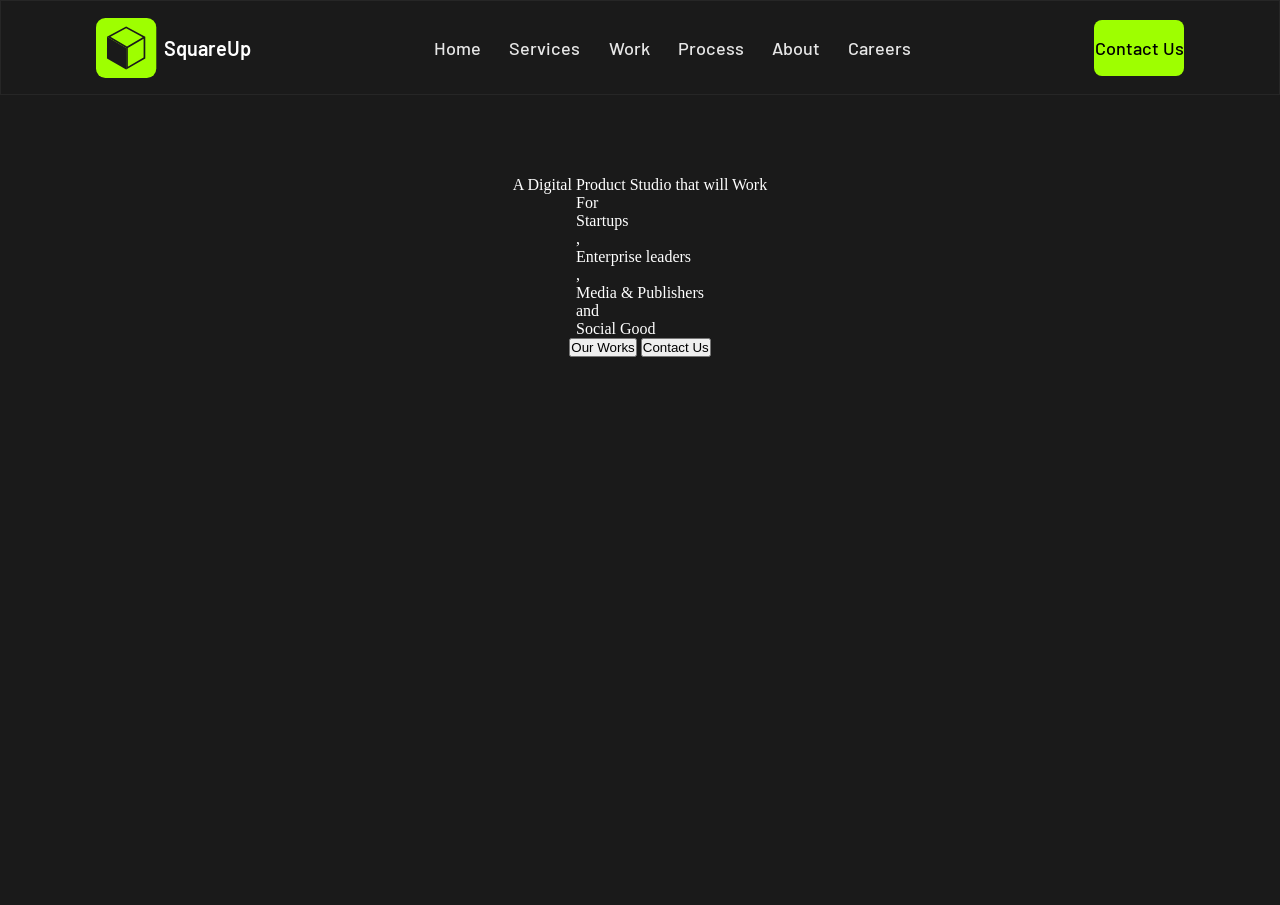
==== Home Page/index.html @ 8864c3e0 "first commit" ====
<!DOCTYPE html>
<html lang="en">
<head>
    <meta charset="UTF-8">
    <meta name="viewport" content="width=device-width, initial-scale=1.0">
    <link rel="stylesheet" href="style.css">
    <title>SquareUp</title>
</head>
<body>
    <header>
        <nav>
            <div class="header_block1">
                <img src="../Home Page/assets/Logo.svg" alt="">
                <p>SquareUp</p>
            </div>
            <div class="header_block2">
                <p>Home</p>
                <p>Services</p>
                <p>Work</p>
                <p>Process</p>
                <p>About</p>
                <p>Careers</p>
            </div>
            <div class="header_block3">
                <button>Contact Us</button>
            </div>
        </nav>
    </header>
    <section class="sect2">
        <div class="sect2_all">
            <div class="sect2_block1">
                <p>A Digital Product Studio that will Work</p>
            </div>
            <div class="sect2_block2_all">
                <div class="sect2_block2_text">
                    <p class="sect2_block2_text1">For</p>
                    <p class="sect2_block2_text2">Startups</p>
                    <p class="sect2_block2_text1">,</p>
                    <p class="sect2_block2_text2">Enterprise leaders</p>
                    <p class="sect2_block2_text1">,</p>
                    <p class="sect2_block2_text2">Media & Publishers</p>
                    <p class="sect2_block2_text1">and</p>
                    <p class="sect2_block2_text2">Social Good</p>
                </div>
            </div>
            <div>
                <button>Our Works</button>
                <button>Contact Us</button>
            </div>
        </div>
    </section>
</body>
</html>
---- Home Page/style.css ----
@import url("https://fonts.googleapis.com/css2?family=Barlow:ital,wght@0,100;0,200;0,300;0,400;0,500;0,600;0,700;0,800;0,900;1,100;1,200;1,300;1,400;1,500;1,600;1,700;1,800;1,900&display=swap");
* {
  margin: 0;
  padding: 0;
  box-sizing: border-box;
  max-width: 100%;
}

header {
  width: 100vw;
  background-color: #1A1A1A;
  border: 1px solid #262626;
  display: flex;
  align-items: center;
  justify-content: center;
  height: 10.6vh;
}
header nav {
  width: 85vw;
  display: flex;
  flex-direction: row;
  color: white;
  justify-content: space-between;
  align-items: center;
}
header nav .header_block1 {
  display: flex;
  flex-direction: row;
  align-items: center;
  gap: 0.53vw;
}
header nav .header_block1 p {
  font-size: 1.25rem;
  font-weight: 600;
  color: #ffffff;
  font-family: "Barlow", sans-serif;
  font-style: normal;
}
header nav .header_block2 {
  display: flex;
  flex-direction: row;
  align-items: center;
  gap: 2.2vw;
}
header nav .header_block2 p {
  font-size: 1.13rem;
  font-weight: 500;
  color: #E6E6E6;
  font-family: "Barlow", sans-serif;
  font-style: normal;
}
header nav .header_block3 {
  display: flex;
  flex-direction: row;
  align-items: center;
}
header nav .header_block3 button {
  font-size: 1.13rem;
  font-weight: 500;
  font-family: "Barlow", sans-serif;
  font-style: normal;
  width: 7vw;
  height: 6.25vh;
  border-radius: 8px;
  background-color: #9EFF00;
  border: none;
  cursor: pointer;
}

.sect2 {
  width: 100vw;
  height: 90vh;
  background-color: #1A1A1A;
  display: flex;
  color: white;
  align-items: center;
  justify-content: center;
}
.sect2 .sect2_all {
  width: 85vw;
  height: 80%;
  display: flex;
  flex-direction: column;
  align-items: center;
}/*# sourceMappingURL=style.css.map */
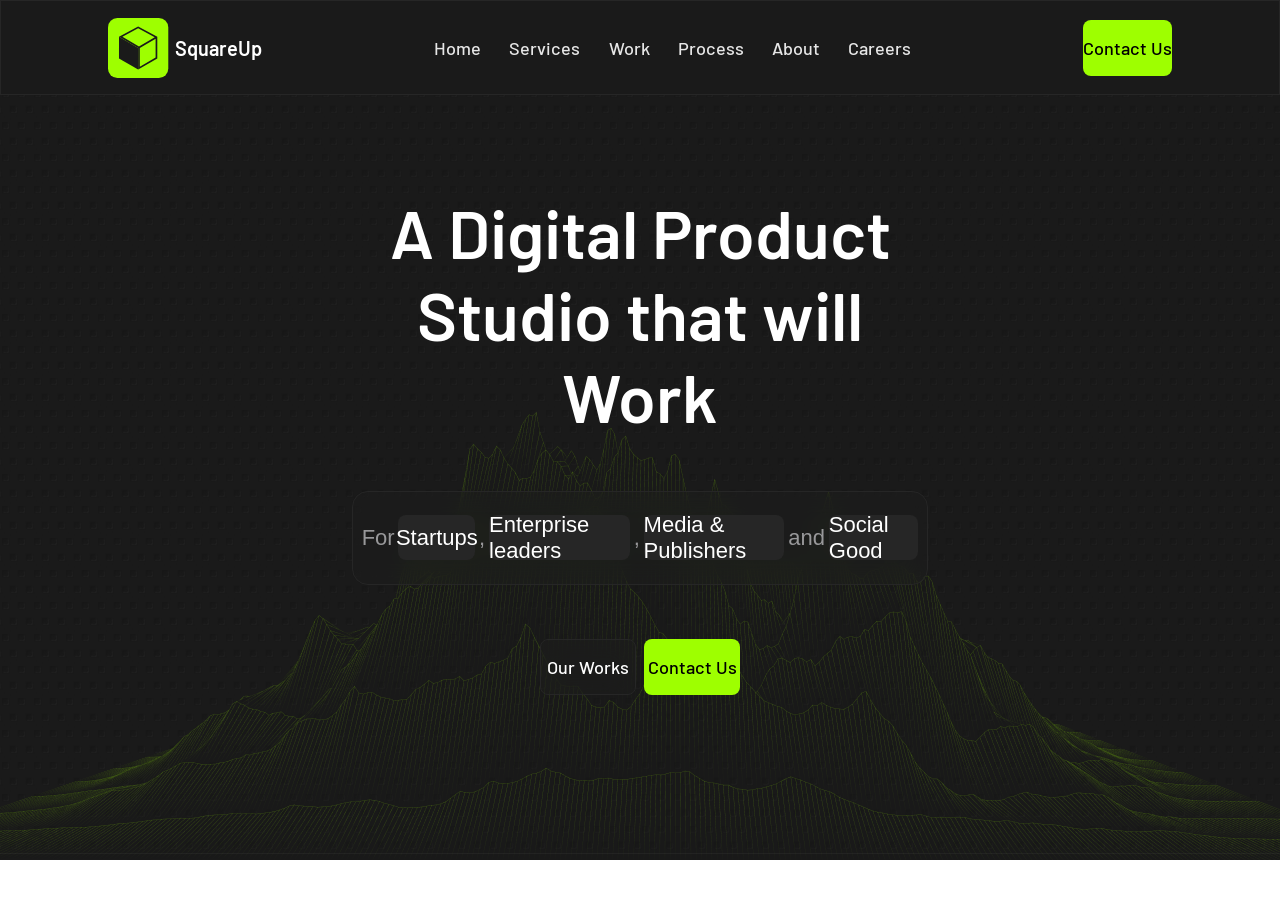
==== commit d28fe987: "sdasd" ====
--- a/Home Page/index.html
+++ b/Home Page/index.html
@@ -36,16 +36,16 @@
                     <p class="sect2_block2_text1">For</p>
                     <p class="sect2_block2_text2">Startups</p>
                     <p class="sect2_block2_text1">,</p>
-                    <p class="sect2_block2_text2">Enterprise leaders</p>
+                    <p class="sect2_block2_text3">Enterprise leaders</p>
                     <p class="sect2_block2_text1">,</p>
-                    <p class="sect2_block2_text2">Media & Publishers</p>
+                    <p class="sect2_block2_text4">Media & Publishers</p>
                     <p class="sect2_block2_text1">and</p>
-                    <p class="sect2_block2_text2">Social Good</p>
+                    <p class="sect2_block2_text5">Social Good</p>
                 </div>
             </div>
-            <div>
-                <button>Our Works</button>
-                <button>Contact Us</button>
+            <div class="sect2_block3">
+                <button class="sect2_block3_button1">Our Works</button>
+                <button class="sect2_block3_button2">Contact Us</button>
             </div>
         </div>
     </section>
--- a/Home Page/style.css
+++ b/Home Page/style.css
@@ -16,7 +16,7 @@
   height: 10.6vh;
 }
 header nav {
-  width: 85vw;
+  width: 83.2vw;
   display: flex;
   flex-direction: row;
   color: white;
@@ -69,17 +69,126 @@
 
 .sect2 {
   width: 100vw;
-  height: 90vh;
+  height: 85vh;
   background-color: #1A1A1A;
   display: flex;
   color: white;
   align-items: center;
   justify-content: center;
+  background-image: url(./assets/Hero\ Section.png);
+  background-position: bottom;
+  background-repeat: no-repeat;
 }
 .sect2 .sect2_all {
+  gap: 6vh;
   width: 85vw;
-  height: 80%;
+  height: 75%;
   display: flex;
   flex-direction: column;
   align-items: center;
+}
+.sect2 .sect2_all .sect2_block1 {
+  font-size: 4.25rem;
+  font-family: "Barlow", sans-serif;
+  font-weight: 600;
+  width: 50%;
+  text-align: center;
+}
+.sect2 .sect2_all .sect2_block2_all {
+  width: 45vw;
+  height: 10.4vh;
+  background-color: rgba(36, 36, 36, 0.2);
+  backdrop-filter: blur(12px);
+  display: flex;
+  align-items: center;
+  justify-content: center;
+  border-radius: 16px;
+  border: 1px rgb(38, 38, 38) solid;
+}
+.sect2 .sect2_all .sect2_block2_all .sect2_block2_text {
+  display: flex;
+  flex-direction: row;
+  align-items: center;
+  gap: 0.3vw;
+}
+.sect2 .sect2_all .sect2_block2_all .sect2_block2_text .sect2_block2_text1 {
+  color: #98989A;
+  font-size: 1.375rem;
+  font-family: "Barlow", sans-serif;
+}
+.sect2 .sect2_all .sect2_block2_all .sect2_block2_text .sect2_block2_text2 {
+  font-size: 1.375rem;
+  font-family: "Barlow", sans-serif;
+  background-color: rgb(38, 38, 38);
+  display: flex;
+  align-items: center;
+  justify-content: center;
+  border-radius: 8px;
+  width: 6vw;
+  height: 5vh;
+}
+.sect2 .sect2_all .sect2_block2_all .sect2_block2_text .sect2_block2_text3 {
+  font-size: 1.375rem;
+  font-family: "Barlow", sans-serif;
+  background-color: rgb(38, 38, 38);
+  display: flex;
+  align-items: center;
+  justify-content: center;
+  border-radius: 8px;
+  width: 11vw;
+  height: 5vh;
+}
+.sect2 .sect2_all .sect2_block2_all .sect2_block2_text .sect2_block2_text4 {
+  font-size: 1.375rem;
+  font-family: "Barlow", sans-serif;
+  background-color: rgb(38, 38, 38);
+  display: flex;
+  align-items: center;
+  justify-content: center;
+  border-radius: 8px;
+  width: 11vw;
+  height: 5vh;
+}
+.sect2 .sect2_all .sect2_block2_all .sect2_block2_text .sect2_block2_text5 {
+  font-size: 1.375rem;
+  font-family: "Barlow", sans-serif;
+  background-color: rgb(38, 38, 38);
+  display: flex;
+  align-items: center;
+  justify-content: center;
+  border-radius: 8px;
+  width: 7vw;
+  height: 5vh;
+}
+.sect2 .sect2_all .sect2_block3 {
+  display: flex;
+  flex-direction: row;
+  gap: 0.7vw;
+}
+.sect2 .sect2_all .sect2_block3 .sect2_block3_button1 {
+  font-size: 1.13rem;
+  font-weight: 500;
+  font-family: "Barlow", sans-serif;
+  font-style: normal;
+  width: 7.5vw;
+  height: 6.25vh;
+  border-radius: 8px;
+  color: #ffffff;
+  border: none;
+  cursor: pointer;
+  background-color: rgba(36, 36, 36, 0.2);
+  backdrop-filter: blur(12px);
+  border: 1px rgb(38, 38, 38) solid;
+}
+.sect2 .sect2_all .sect2_block3 .sect2_block3_button2 {
+  font-size: 1.13rem;
+  font-weight: 500;
+  font-family: "Barlow", sans-serif;
+  font-style: normal;
+  width: 7.5vw;
+  height: 6.25vh;
+  border-radius: 8px;
+  background-color: #9EFF00;
+  border: none;
+  cursor: pointer;
 }/*# sourceMappingURL=style.css.map */
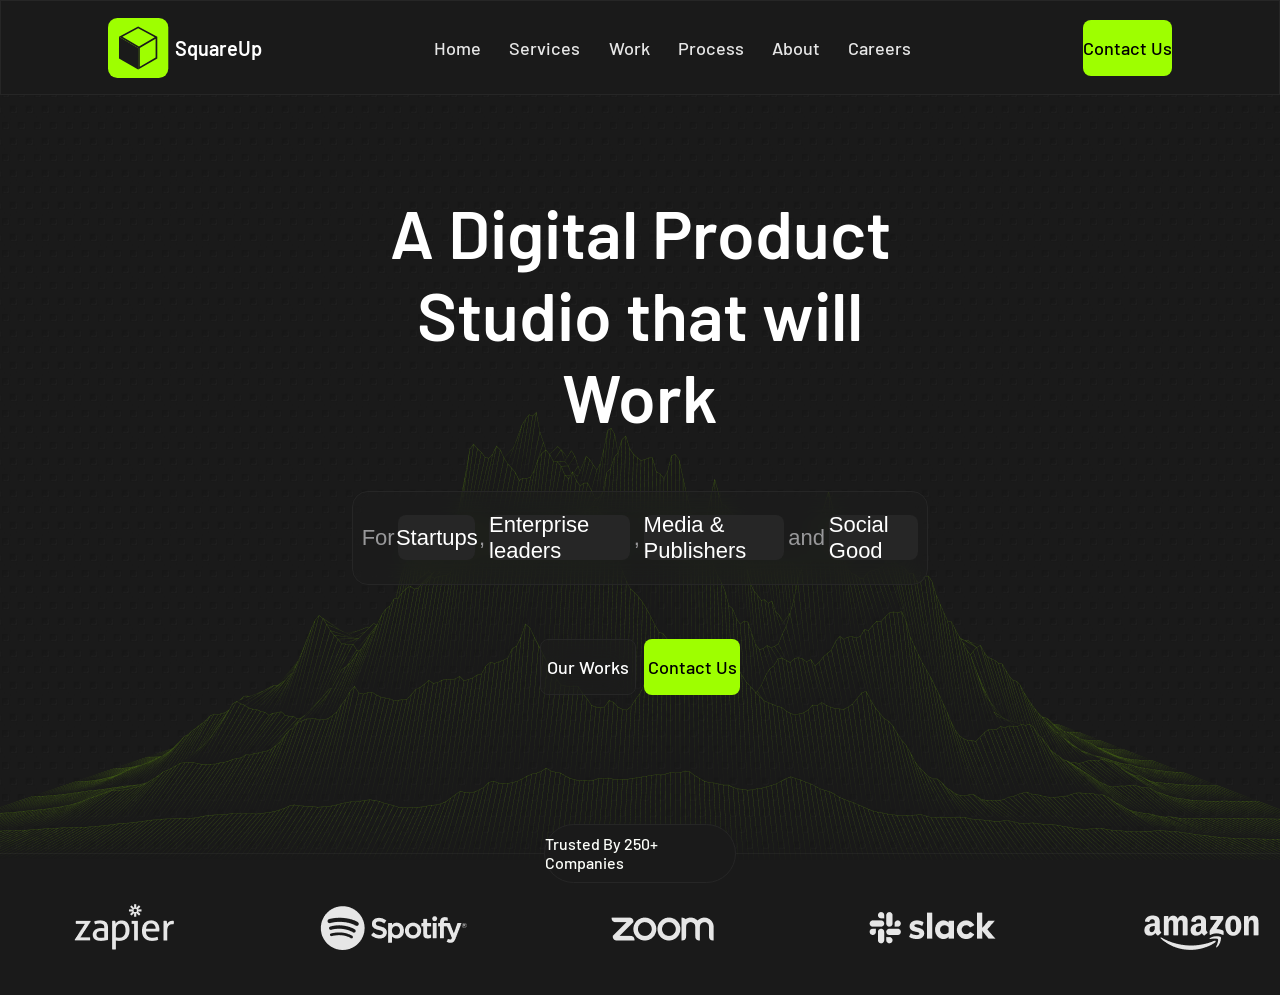
==== commit f16a3a59: "new3" ====
--- a/Home Page/index.html
+++ b/Home Page/index.html
@@ -49,5 +49,20 @@
             </div>
         </div>
     </section>
+    <section class="sect3">
+        <div class="sect3_block_all">
+            <div class="sect3_all">
+                <p class="sect3_block1">Trusted By 250+ Companies</p>
+            </div>
+            <div class="sect3_block2">
+                <img src="../Home Page/assets/Card.png" alt="">
+                <img src="../Home Page/assets/Card (1).png" alt="">
+                <img src="../Home Page/assets/Card (2).png" alt="">
+                <img src="../Home Page/assets/Card (3).png" alt="">
+                <img src="../Home Page/assets/Card (4).png" alt="">
+                <img src="../Home Page/assets/Card (5).png" alt="">
+            </div>
+        </div>
+    </section>
 </body>
 </html>
--- a/Home Page/style.css
+++ b/Home Page/style.css
@@ -191,4 +191,38 @@
   background-color: #9EFF00;
   border: none;
   cursor: pointer;
+}
+
+.sect3 {
+  display: flex;
+  align-items: center;
+  justify-content: center;
+  flex-direction: column;
+  background-color: #1A1A1A;
+  height: 15vh;
+}
+.sect3 .sect3_block_all {
+  display: flex;
+  align-items: center;
+  justify-content: center;
+  flex-direction: column;
+  font-family: "Barlow", sans-serif;
+  color: #FDFFFA;
+  font-weight: 500;
+}
+.sect3 .sect3_block_all .sect3_all {
+  background-color: #1A1A1A;
+  display: flex;
+  align-items: center;
+  justify-content: center;
+  border-radius: 100px;
+  border: 1px rgb(38, 38, 38) solid;
+  position: absolute;
+  bottom: 17px;
+  height: 6.6vh;
+  width: 15vw;
+}
+.sect3 .sect3_block_all .sect3_block2 {
+  display: flex;
+  gap: 1.5vw;
 }/*# sourceMappingURL=style.css.map */
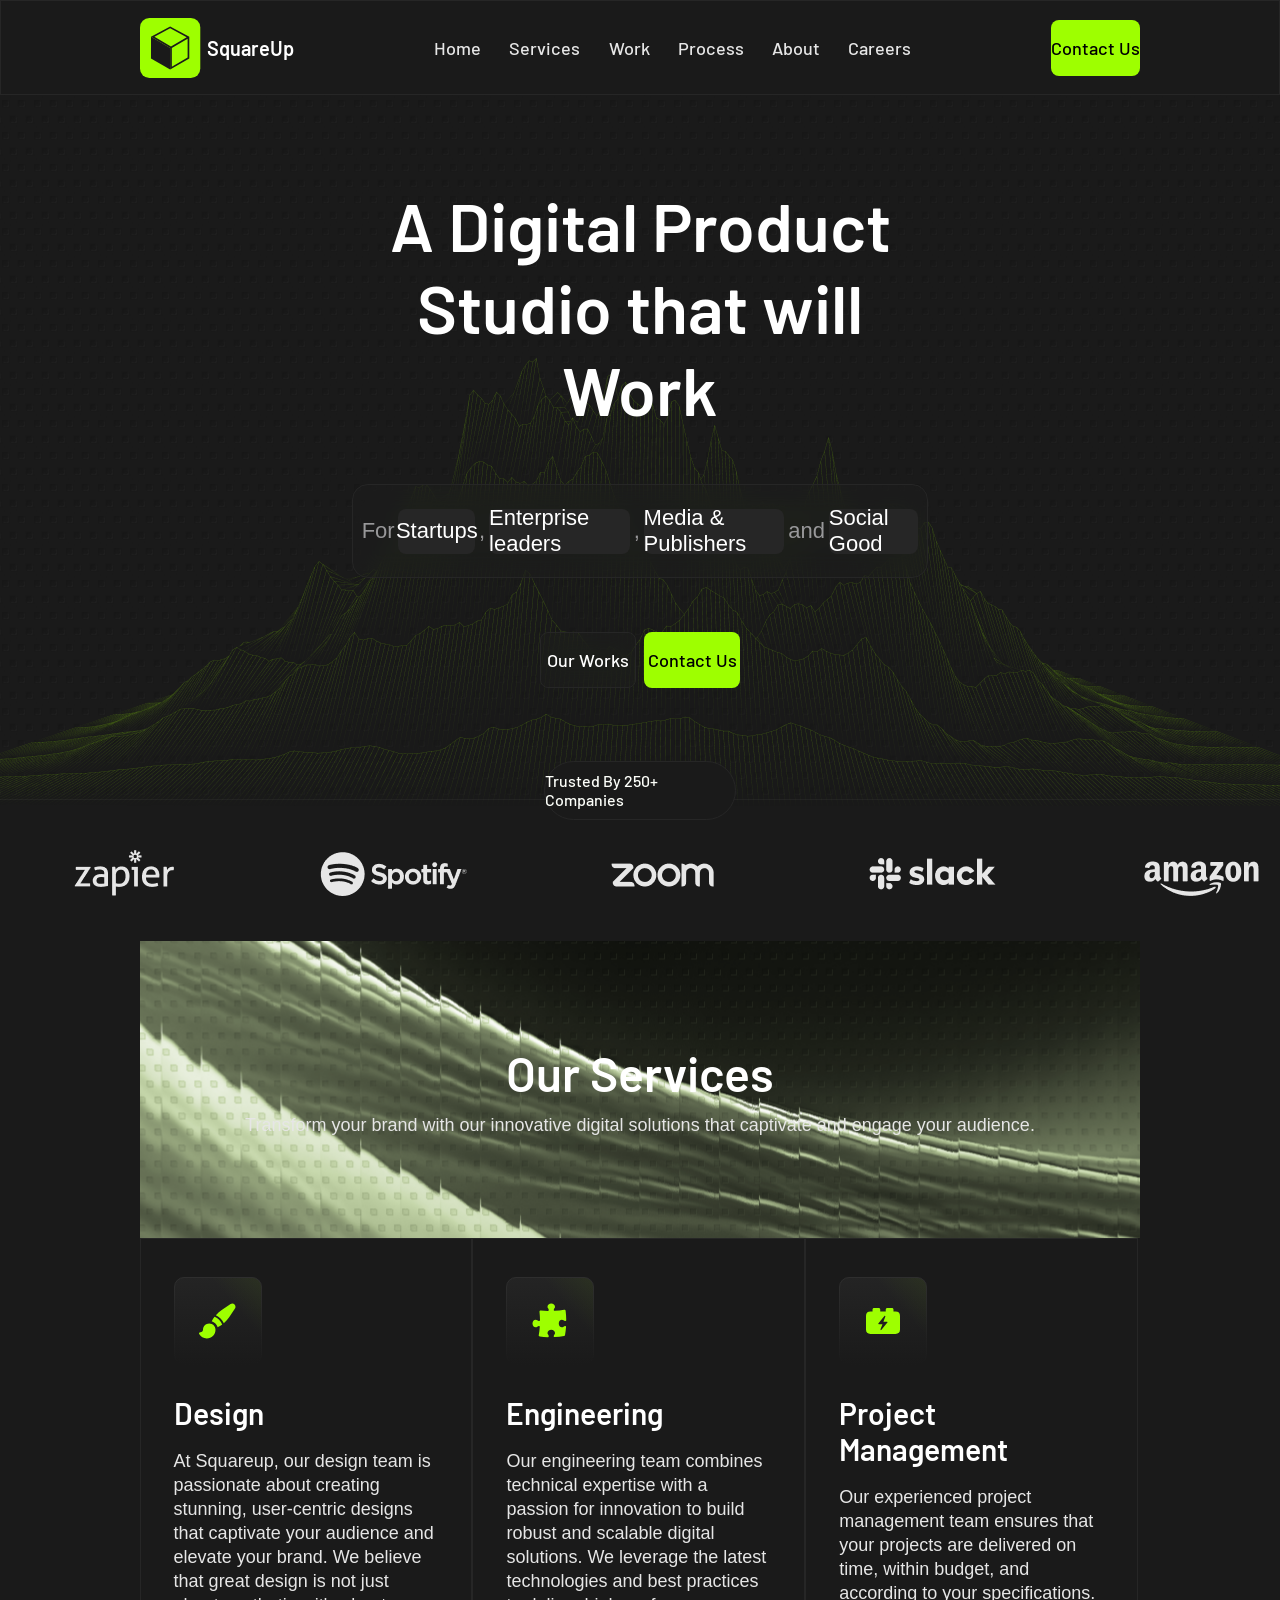
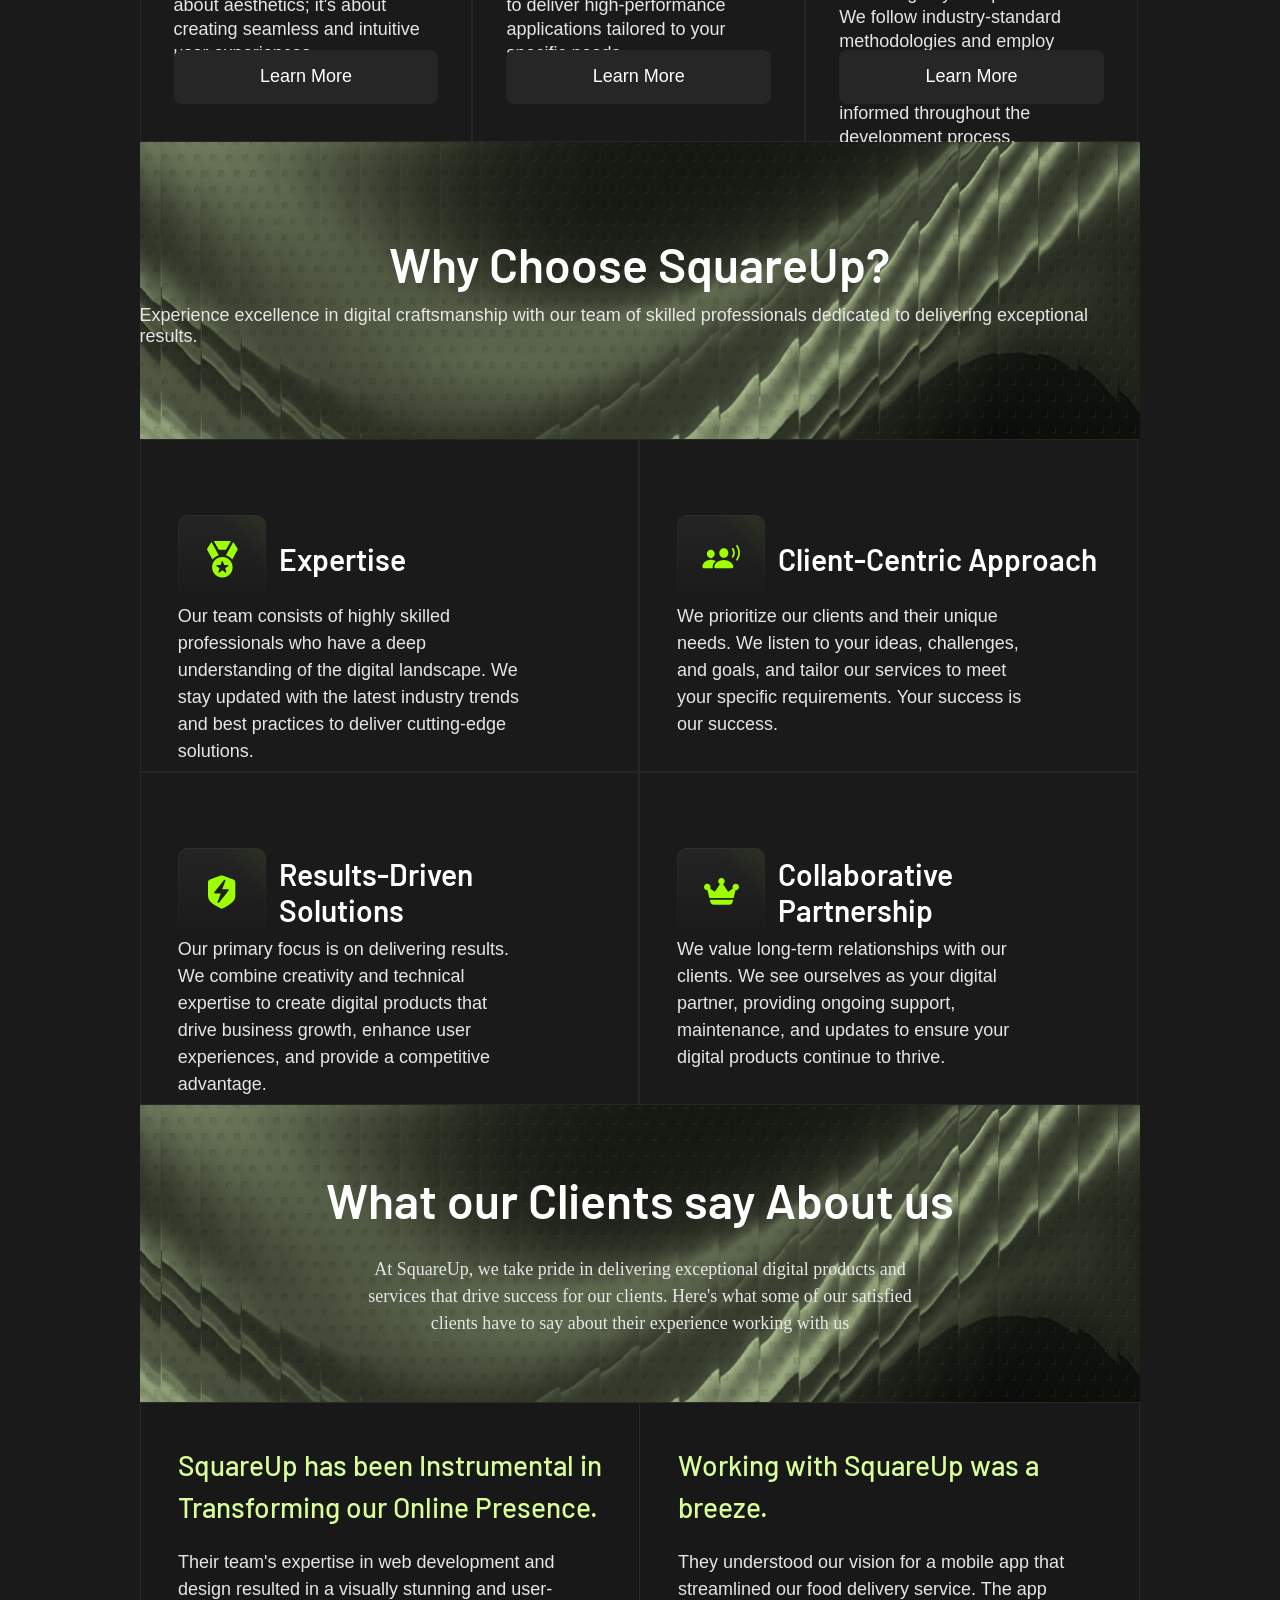
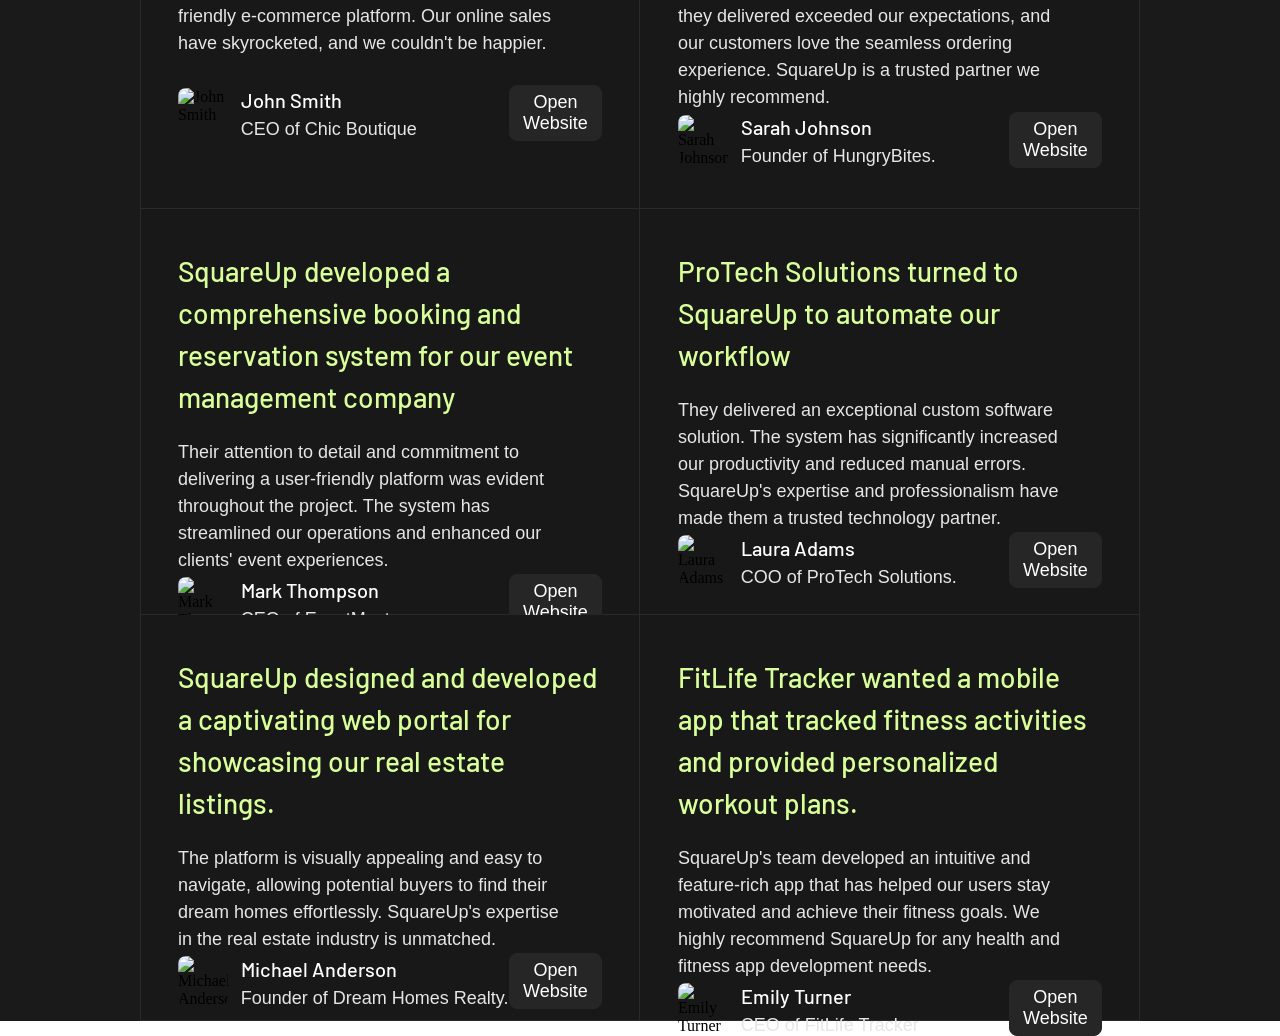
==== commit 12185141: "news1" ====
--- a/Home Page/index.html
+++ b/Home Page/index.html
@@ -64,5 +64,104 @@
             </div>
         </div>
     </section>
+    <section class="sect5">
+        <div class="sect5_all">
+            <div class="sect5_block1">
+                <p class="sect5_block1_p1">Our Services</p>
+                <p class="sect5_block1_p2">Transform your brand with our innovative digital solutions that captivate and engage your audience.</p>
+            </div>
+        </div>
+        <div class="sect5_block2">
+            <div class="sect5_block2_wh">
+                <div class="sect5_card">
+                    <div class="sect5_card_wh">
+                        <img src="../Home Page/assets/sect5_icone1.svg" alt="">
+                        <div class="sec5_card_mid">
+                            <p class="sect5_p1">Design</p>
+                            <p class="sect5_p2">At Squareup, our design team is passionate about creating stunning, user-centric designs that captivate your audience and elevate your brand. We believe that great design is not just about aesthetics; it's about creating seamless and intuitive user experiences.</p>
+                        </div>
+                        <button class="sect5_button">Learn More</button>
+                    </div>
+                </div>
+                <div class="sect5_card">
+                    <div class="sect5_card_wh">
+                        <img src="../Home Page/assets/sect5_icone2.svg" alt="">
+                       <div class="sec5_card_mid">
+                            <p class="sect5_p1">Engineering</p>
+                            <p class="sect5_p2">Our engineering team combines technical expertise with a passion for innovation to build robust and scalable digital solutions. We leverage the latest technologies and best practices to deliver high-performance applications tailored to your specific needs.</p>
+                        </div>
+                        <button class="sect5_button">Learn More</button>
+                    </div>
+                </div>
+                <div class="sect5_card">
+                    <div class="sect5_card_wh">
+                        <img src="../Home Page/assets/sect5_icone3.svg" alt="">
+                        <div class="sec5_card_mid">
+                            <p class="sect5_p1">Project Management</p>
+                            <p class="sect5_p2">Our experienced project management team ensures that your projects are delivered on time, within budget, and according to your specifications. We follow industry-standard methodologies and employ effective communication and collaboration tools to keep you informed throughout the development process.</p>
+                        </div>
+                        <button class="sect5_button">Learn More</button>
+                    </div>
+                </div>
+            </div>
+        </div>
+    </section>
+    <section class="sect6">
+        <div class="sect6_all">
+            <div class="sect6_block1">
+                <p class="sect6_block1_p1">Why Choose SquareUp?</p>
+                <p class="sect6_block1_p2">Experience excellence in digital craftsmanship with our team of skilled professionals dedicated to delivering exceptional results.</p>
+            </div>
+        </div>
+        <div class="sect6_block2">
+            <div class="sect6_block2_wh">
+                <div class="sect6_card">
+                    <div class="sect6_card_wh">
+                        <div class="sect6_card_gap1">
+                            <img src="../Home Page/assets/sect6_icone1.svg" alt="">
+                            <p class="sect6_p1">Expertise</p>
+                        </div>
+                        <p class="sect6_p2">Our team consists of highly skilled professionals who have a deep understanding of the digital landscape. We stay updated with the latest industry trends and best practices to deliver cutting-edge solutions.</p>
+                    </div>
+                </div>
+                <div class="sect6_card">
+                    <div class="sect6_card_wh">
+                        <div class="sect6_card_gap1">
+                            <img src="../Home Page/assets/sect6_icone2.svg" alt="">
+                            <p class="sect6_p1">Client-Centric Approach</p>
+                        </div>
+                        <p class="sect6_p2">We prioritize our clients and their unique needs. We listen to your ideas, challenges, and goals, and tailor our services to meet your specific requirements. Your success is our success.</p>
+                    </div>
+                </div>
+                <div class="sect6_card">
+                    <div class="sect6_card_wh">
+                        <div class="sect6_card_gap1">
+                            <img src="../Home Page/assets/sect6_icone3.svg" alt="">
+                            <p class="sect6_p1">Results-Driven Solutions</p>
+                        </div>
+                        <p class="sect6_p2">Our primary focus is on delivering results. We combine creativity and technical expertise to create digital products that drive business growth, enhance user experiences, and provide a competitive advantage.</p>
+                    </div>
+                </div>
+                <div class="sect6_card">
+                    <div class="sect6_card_wh">
+                        <div class="sect6_card_gap1">
+                            <img src="../Home Page/assets/sect6_icone4.svg" alt="">
+                            <p class="sect6_p1">Collaborative Partnership</p>
+                        </div>
+                        <p class="sect6_p2">We value long-term relationships with our clients. We see ourselves as your digital partner, providing ongoing support, maintenance, and updates to ensure your digital products continue to thrive.</p>
+                    </div>
+                </div>
+            </div>
+        </div>
+    </section>
+    <section class="testimonials_sect">
+        <div class="testimonials_header">
+            <p class="title">What our Clients say About us</p>
+            <p class="subtitle">At SquareUp, we take pride in delivering exceptional digital products and services that drive success for our clients. Here's what some of our satisfied clients have to say about their experience working with us</p>
+        </div>
+        <div class="testimonials_grid" id="testimonials_container">
+            </div>
+    </section>
+    <script src="java.js"></script>
 </body>
 </html>
--- a/Home Page/style.css
+++ b/Home Page/style.css
@@ -16,7 +16,7 @@
   height: 10.6vh;
 }
 header nav {
-  width: 83.2vw;
+  width: 78.2vw;
   display: flex;
   flex-direction: row;
   color: white;
@@ -69,7 +69,7 @@
 
 .sect2 {
   width: 100vw;
-  height: 85vh;
+  height: 79vh;
   background-color: #1A1A1A;
   display: flex;
   color: white;
@@ -218,11 +218,318 @@
   border-radius: 100px;
   border: 1px rgb(38, 38, 38) solid;
   position: absolute;
-  bottom: 17px;
+  bottom: 80px;
   height: 6.6vh;
   width: 15vw;
 }
 .sect3 .sect3_block_all .sect3_block2 {
   display: flex;
   gap: 1.5vw;
+}
+
+.sect5 {
+  width: 100vw;
+  height: 89vh;
+  background-color: #1A1A1A;
+  display: flex;
+  align-items: center;
+  flex-direction: column;
+}
+.sect5 .sect5_all {
+  width: 78.2vw;
+  height: 33vh;
+  background-image: url(./assets/sect4.png);
+  background-position: center;
+  background-repeat: no-repeat;
+  display: flex;
+  flex-direction: column;
+  align-items: center;
+  justify-content: center;
+}
+.sect5 .sect5_all .sect5_block1 {
+  display: flex;
+  align-items: center;
+  flex-direction: column;
+  gap: 1.4vh;
+}
+.sect5 .sect5_all .sect5_block1 .sect5_block1_p1 {
+  font-family: "Barlow", sans-serif;
+  font-size: 3rem;
+  font-weight: 600;
+  color: #ffffff;
+}
+.sect5 .sect5_all .sect5_block1 .sect5_block1_p2 {
+  font-family: "Barlow", sans-serif;
+  font-size: 1.125rem;
+  color: #E6E6E6;
+}
+.sect5 .sect5_block2 {
+  width: 100vw;
+  height: 56vh;
+  display: flex;
+  align-items: center;
+  justify-content: center;
+  flex-direction: row;
+}
+.sect5 .sect5_block2 .sect5_block2_wh {
+  display: flex;
+  flex-direction: row;
+  width: 78.2vw;
+}
+.sect5 .sect5_block2 .sect5_block2_wh .sect5_card {
+  width: 26vw;
+  height: 56vh;
+  align-items: center;
+  justify-content: center;
+  flex-direction: column;
+  display: flex;
+  color: white;
+  border: 1px solid #262626;
+}
+.sect5 .sect5_block2 .sect5_block2_wh .sect5_card .sect5_card_wh {
+  display: flex;
+  flex-direction: column;
+  align-items: start;
+  justify-content: space-between;
+  width: 80%;
+  height: 85%;
+}
+.sect5 .sect5_block2 .sect5_block2_wh .sect5_card .sect5_card_wh .sec5_card_mid {
+  display: flex;
+  flex-direction: column;
+  gap: 2vh;
+  height: 25vh;
+}
+.sect5 .sect5_block2 .sect5_block2_wh .sect5_card .sect5_card_wh .sec5_card_mid .sect5_p1 {
+  font-family: "Barlow", sans-serif;
+  font-size: 1.875rem;
+  font-weight: 600;
+}
+.sect5 .sect5_block2 .sect5_block2_wh .sect5_card .sect5_card_wh .sec5_card_mid .sect5_p2 {
+  font-family: "Barlow", sans-serif;
+  font-size: 1.125rem;
+  line-height: 24px;
+  color: #E6E6E6;
+}
+.sect5 .sect5_block2 .sect5_block2_wh .sect5_card .sect5_card_wh .sect5_button {
+  font-family: "Barlow", sans-serif;
+  font-size: 1.125rem;
+  width: 100%;
+  height: 6vh;
+  color: #ffffff;
+  border: 0;
+  background-color: #262626;
+  border-radius: 8px;
+  cursor: pointer;
+}
+
+.sect6 {
+  width: 100vw;
+  height: 107vh;
+  background-color: #1A1A1A;
+  display: flex;
+  align-items: center;
+  flex-direction: column;
+}
+.sect6 .sect6_all {
+  width: 78.2vw;
+  height: 33vh;
+  background-image: url(./assets/sect6.png);
+  background-position: center;
+  background-repeat: no-repeat;
+  display: flex;
+  flex-direction: column;
+  align-items: center;
+  justify-content: center;
+}
+.sect6 .sect6_all .sect6_block1 {
+  display: flex;
+  align-items: center;
+  flex-direction: column;
+  gap: 1.4vh;
+}
+.sect6 .sect6_all .sect6_block1 .sect6_block1_p1 {
+  font-family: "Barlow", sans-serif;
+  font-size: 3rem;
+  font-weight: 600;
+  color: #ffffff;
+}
+.sect6 .sect6_all .sect6_block1 .sect6_block1_p2 {
+  font-family: "Barlow", sans-serif;
+  font-size: 1.125rem;
+  color: #E6E6E6;
+}
+.sect6 .sect6_block2 {
+  width: 100vw;
+  height: 74vh;
+  display: flex;
+  align-items: center;
+  justify-content: center;
+  flex-direction: row;
+}
+.sect6 .sect6_block2 .sect6_block2_wh {
+  display: flex;
+  flex-direction: row;
+  width: 78.2vw;
+  flex-wrap: wrap;
+}
+.sect6 .sect6_block2 .sect6_block2_wh .sect6_card {
+  width: 39vw;
+  height: 37vh;
+  align-items: center;
+  justify-content: center;
+  flex-direction: column;
+  display: flex;
+  color: white;
+  border: 1px solid #262626;
+}
+.sect6 .sect6_block2 .sect6_block2_wh .sect6_card .sect6_card_wh {
+  display: flex;
+  flex-direction: column;
+  align-items: start;
+  justify-content: space-between;
+  width: 85%;
+  height: 55%;
+}
+.sect6 .sect6_block2 .sect6_block2_wh .sect6_card .sect6_card_wh .sect6_card_gap1 {
+  display: flex;
+  flex-direction: row;
+  align-items: center;
+  gap: 1vw;
+}
+.sect6 .sect6_block2 .sect6_block2_wh .sect6_card .sect6_card_wh .sect6_card_gap1 .sect6_p1 {
+  font-family: "Barlow", sans-serif;
+  font-size: 1.875rem;
+  font-weight: 600;
+}
+.sect6 .sect6_block2 .sect6_block2_wh .sect6_card .sect6_card_wh .sect6_p2 {
+  font-family: "Barlow", sans-serif;
+  font-size: 1.125rem;
+  line-height: 150%;
+  color: #E6E6E6;
+  width: 83%;
+}
+
+.testimonials_sect {
+  width: 100vw;
+  background-color: #1A1A1A;
+  display: flex;
+  flex-direction: column;
+  align-items: center;
+}
+.testimonials_sect .testimonials_header {
+  width: 78.2vw;
+  height: 33vh;
+  display: flex;
+  flex-direction: column;
+  justify-content: center;
+  align-items: center;
+  text-align: center;
+  gap: 3vh;
+  background-image: url(./assets/sect6.png);
+  background-position: center;
+  background-repeat: no-repeat;
+}
+.testimonials_sect .testimonials_header .title {
+  font-family: "Barlow", sans-serif;
+  color: #ffffff;
+  font-size: 3rem;
+  font-weight: 600;
+}
+.testimonials_sect .testimonials_header .subtitle {
+  color: #E6E6E6;
+  font-size: 1.125rem;
+  line-height: 150%;
+  width: 58%;
+}
+.testimonials_sect .testimonials_grid {
+  width: 78.2vw;
+  display: grid;
+  grid-template-columns: 1fr 1fr;
+  background-color: #2a2a2a;
+  gap: 1px;
+  border: 1px solid #2a2a2a;
+}
+.testimonials_sect .testimonials_grid .testi_card {
+  background-color: #181818;
+  height: 45vh;
+  display: flex;
+  justify-content: center;
+  align-items: center;
+}
+.testimonials_sect .testimonials_grid .testi_card .card_inner {
+  width: 85%;
+  height: 80%;
+  display: flex;
+  flex-direction: column;
+  justify-content: space-between;
+}
+.testimonials_sect .testimonials_grid .testi_card .card_inner .text_block {
+  display: flex;
+  flex-direction: column;
+  gap: 2.4vh;
+}
+.testimonials_sect .testimonials_grid .testi_card .card_inner .text_block .testi_title {
+  font-family: "Barlow", sans-serif;
+  color: #D8FF99;
+  font-size: 1.75rem;
+  font-weight: 500;
+  line-height: 150%;
+}
+.testimonials_sect .testimonials_grid .testi_card .card_inner .text_block .testi_text {
+  font-family: "Barlow", sans-serif;
+  color: #E6E6E6;
+  font-size: 1.125rem;
+  line-height: 150%;
+  width: 92%;
+}
+.testimonials_sect .testimonials_grid .testi_card .card_inner .testi_footer {
+  display: flex;
+  justify-content: space-between;
+  align-items: center;
+  height: 15vh;
+}
+.testimonials_sect .testimonials_grid .testi_card .card_inner .testi_footer .user_info {
+  display: flex;
+  align-items: center;
+  gap: 1vw;
+}
+.testimonials_sect .testimonials_grid .testi_card .card_inner .testi_footer .user_info img {
+  width: 50px;
+  height: 50px;
+  border-radius: 8px;
+  -o-object-fit: cover;
+     object-fit: cover;
+}
+.testimonials_sect .testimonials_grid .testi_card .card_inner .testi_footer .user_info .user_details {
+  display: flex;
+  flex-direction: column;
+  justify-content: center;
+  gap: 0.5vh;
+}
+.testimonials_sect .testimonials_grid .testi_card .card_inner .testi_footer .user_info .user_details .user_name {
+  font-family: "Barlow", sans-serif;
+  color: #ffffff;
+  font-size: 1.25rem;
+  font-weight: 500;
+  line-height: 150%;
+}
+.testimonials_sect .testimonials_grid .testi_card .card_inner .testi_footer .user_info .user_details .user_role {
+  font-family: "Barlow", sans-serif;
+  font-size: 1.125rem;
+  color: #E6E6E6;
+}
+.testimonials_sect .testimonials_grid .testi_card .card_inner .testi_footer .open_btn {
+  background-color: #262626;
+  color: #ffffff;
+  border: 1px solid #262626;
+  border-radius: 8px;
+  width: 7.29vw;
+  height: 6.2vh;
+  font-size: 1.125rem;
+  font-weight: 500;
+  cursor: pointer;
+  display: flex;
+  justify-content: center;
+  align-items: center;
 }/*# sourceMappingURL=style.css.map */
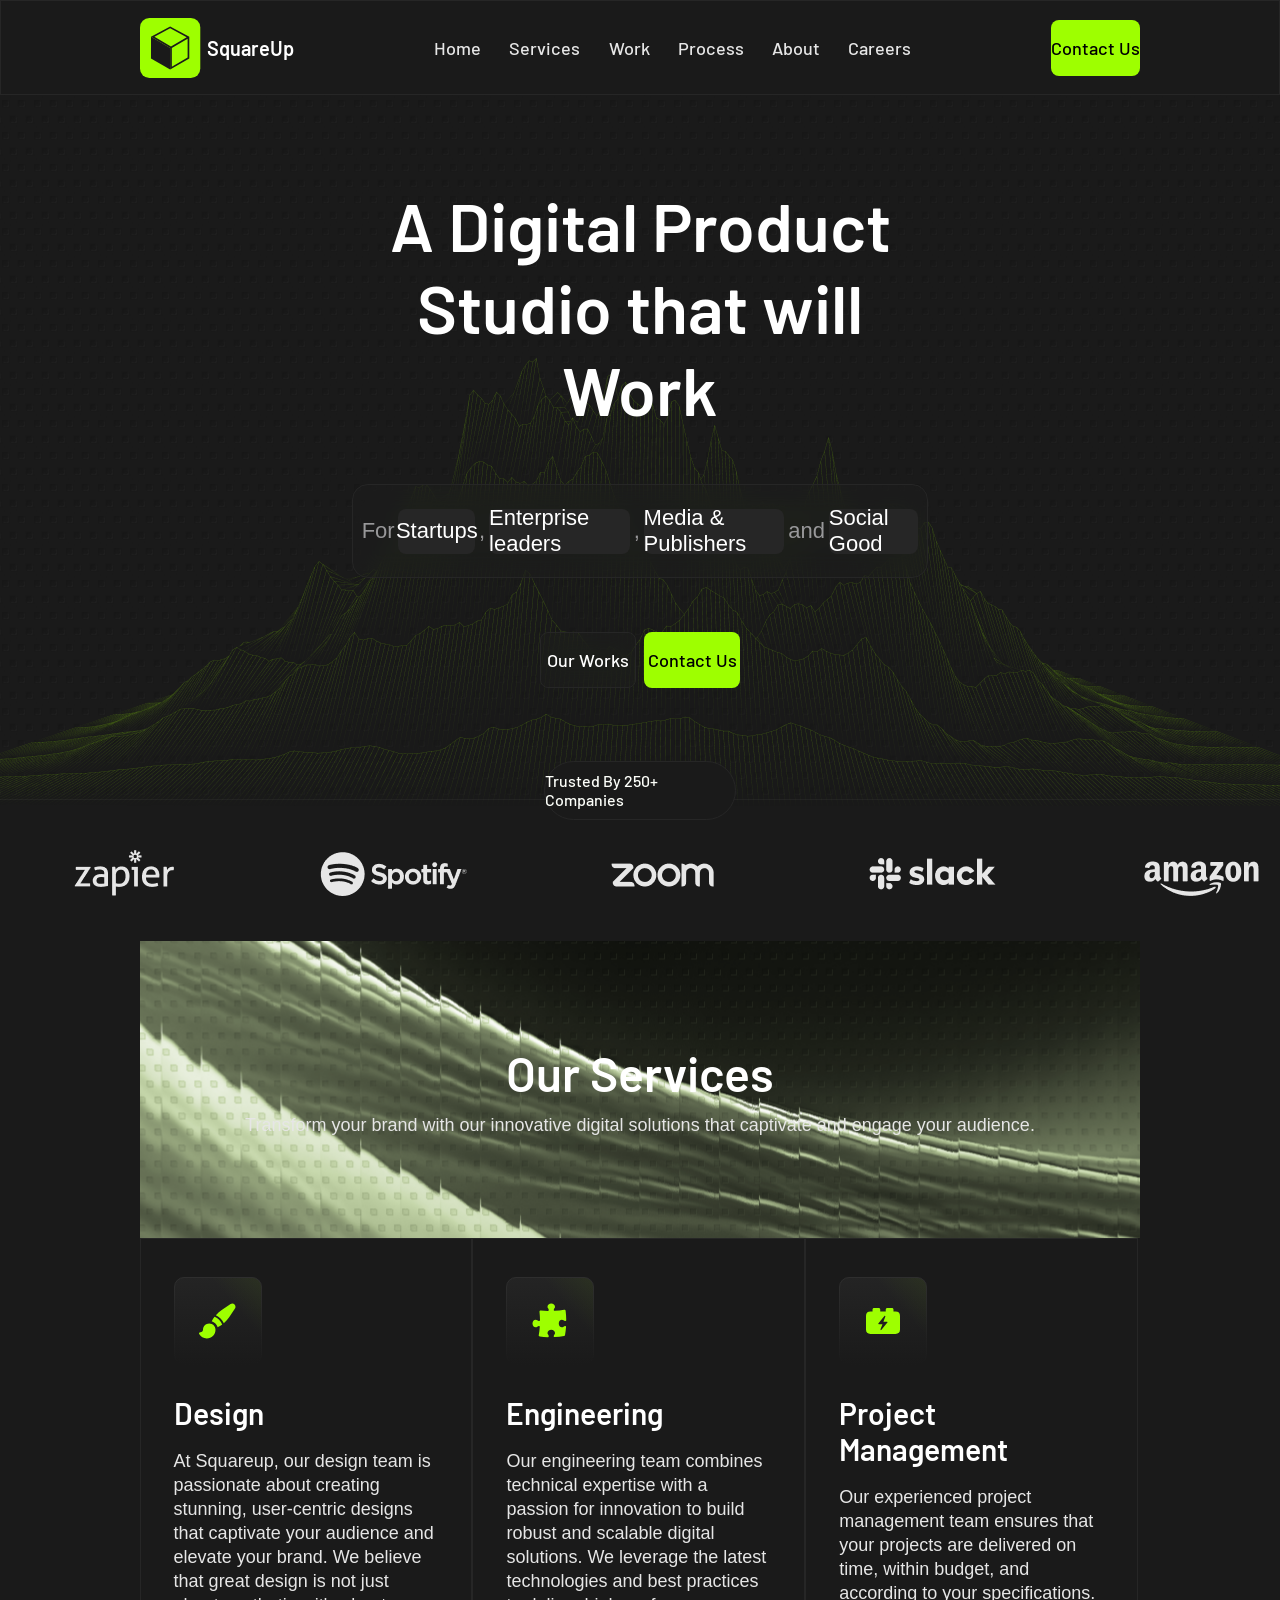
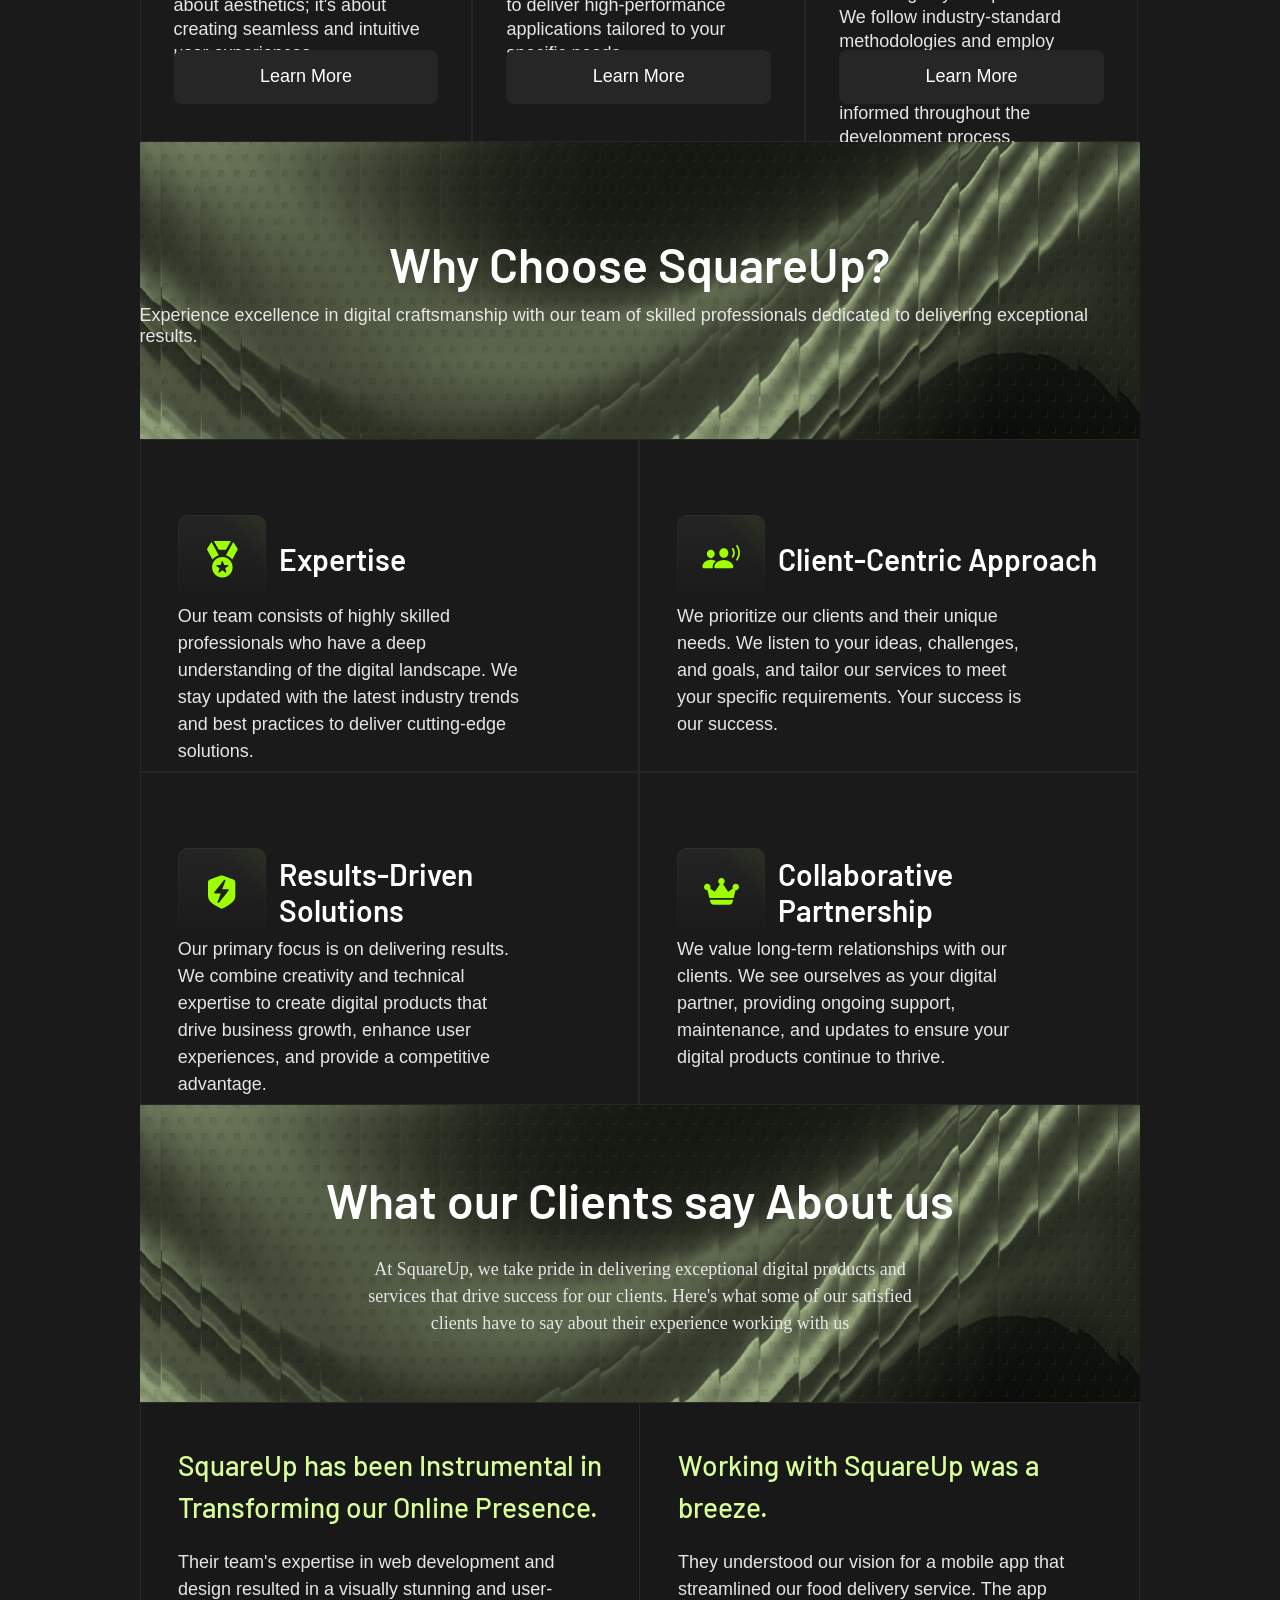
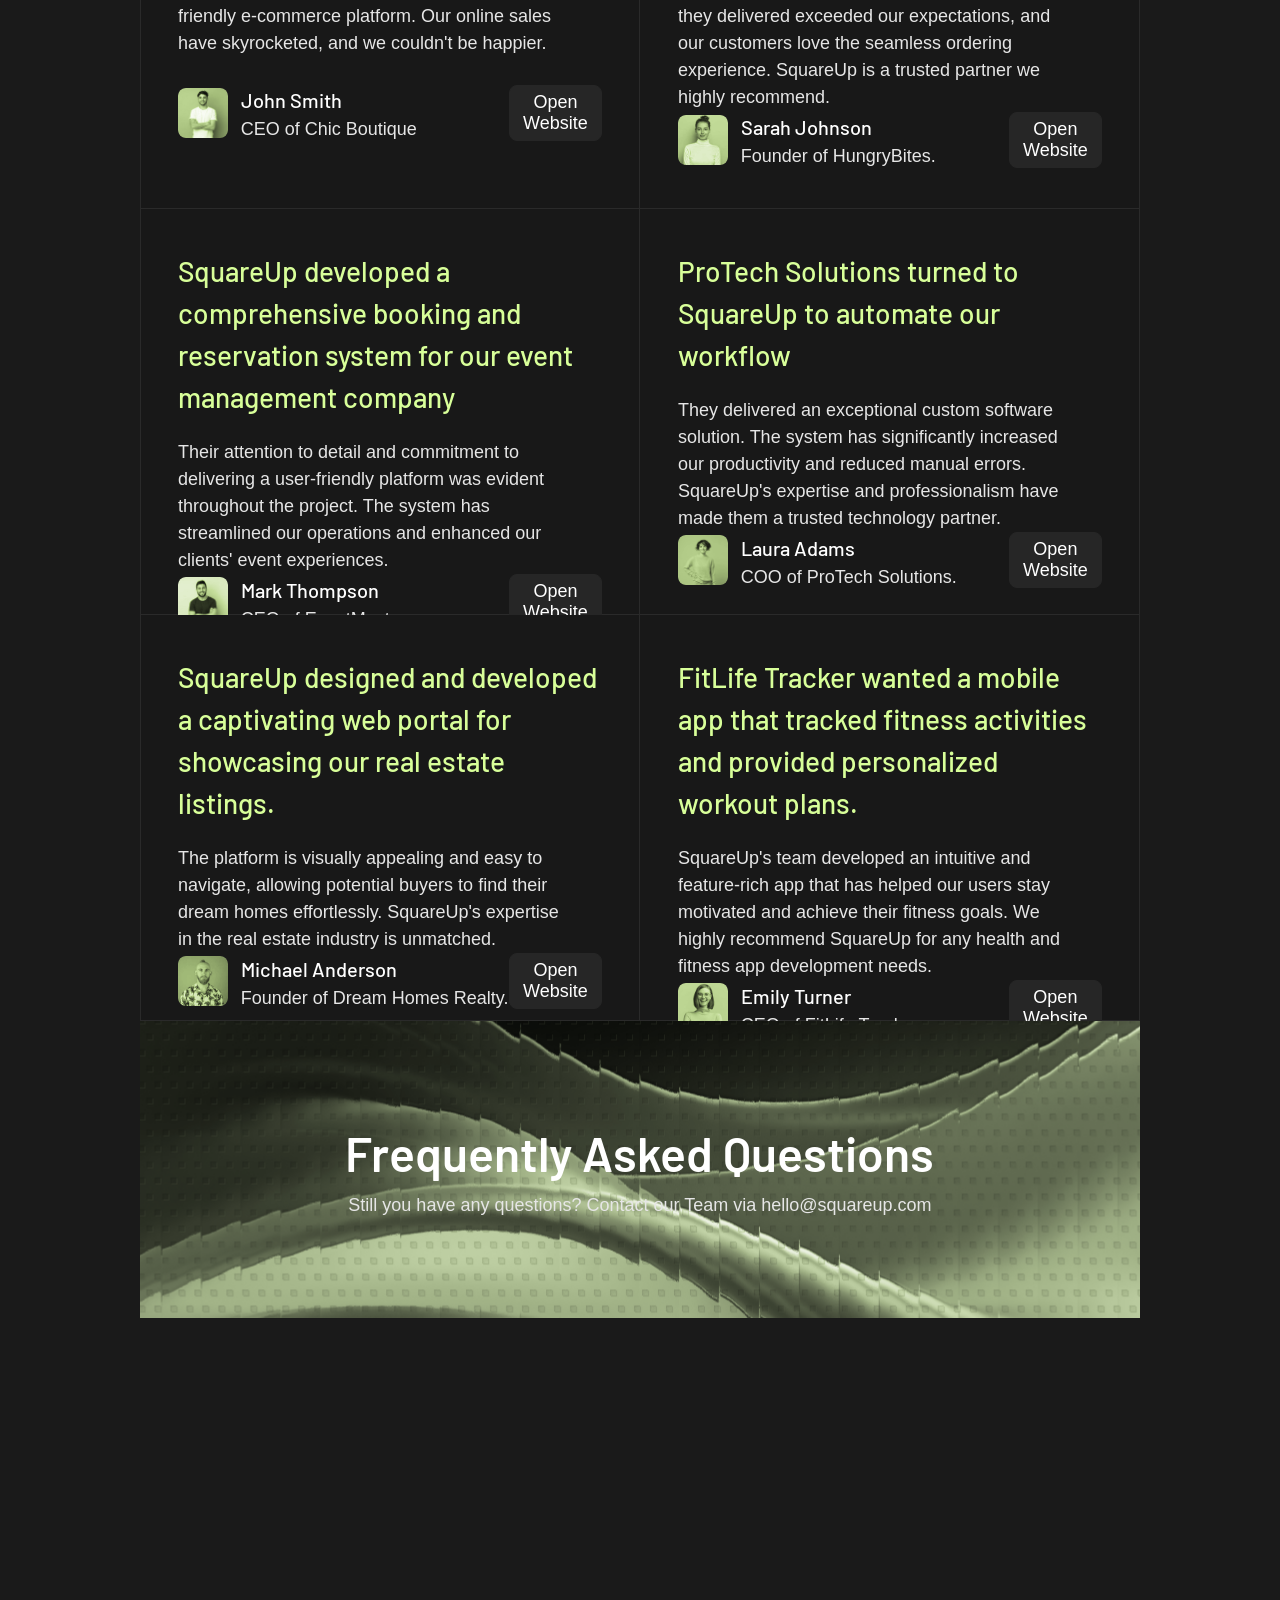
==== commit 7ac00551: "dssadsa" ====
--- a/Home Page/index.html
+++ b/Home Page/index.html
@@ -162,6 +162,14 @@
         <div class="testimonials_grid" id="testimonials_container">
             </div>
     </section>
+    <section class="sect7">
+        <div class="sect7_all">
+            <div class="sect7_block1">
+                <p class="sect7_block1_p1">Frequently Asked Questions</p>
+                <p class="sect7_block1_p2">Still you have any questions? Contact our Team via hello@squareup.com</p>
+            </div>
+        </div>
+    </section>
     <script src="java.js"></script>
 </body>
 </html>
--- a/Home Page/style.css
+++ b/Home Page/style.css
@@ -532,4 +532,41 @@
   display: flex;
   justify-content: center;
   align-items: center;
+}
+
+.sect7 {
+  width: 100vw;
+  height: 107vh;
+  background-color: #1A1A1A;
+  display: flex;
+  align-items: center;
+  flex-direction: column;
+}
+.sect7 .sect7_all {
+  width: 78.2vw;
+  height: 33vh;
+  background-image: url(./assets/sect9.png);
+  background-position: center;
+  background-repeat: no-repeat;
+  display: flex;
+  flex-direction: column;
+  align-items: center;
+  justify-content: center;
+}
+.sect7 .sect7_all .sect7_block1 {
+  display: flex;
+  align-items: center;
+  flex-direction: column;
+  gap: 1.4vh;
+}
+.sect7 .sect7_all .sect7_block1 .sect7_block1_p1 {
+  font-family: "Barlow", sans-serif;
+  font-size: 3rem;
+  font-weight: 600;
+  color: #ffffff;
+}
+.sect7 .sect7_all .sect7_block1 .sect7_block1_p2 {
+  font-family: "Barlow", sans-serif;
+  font-size: 1.125rem;
+  color: #E6E6E6;
 }/*# sourceMappingURL=style.css.map */
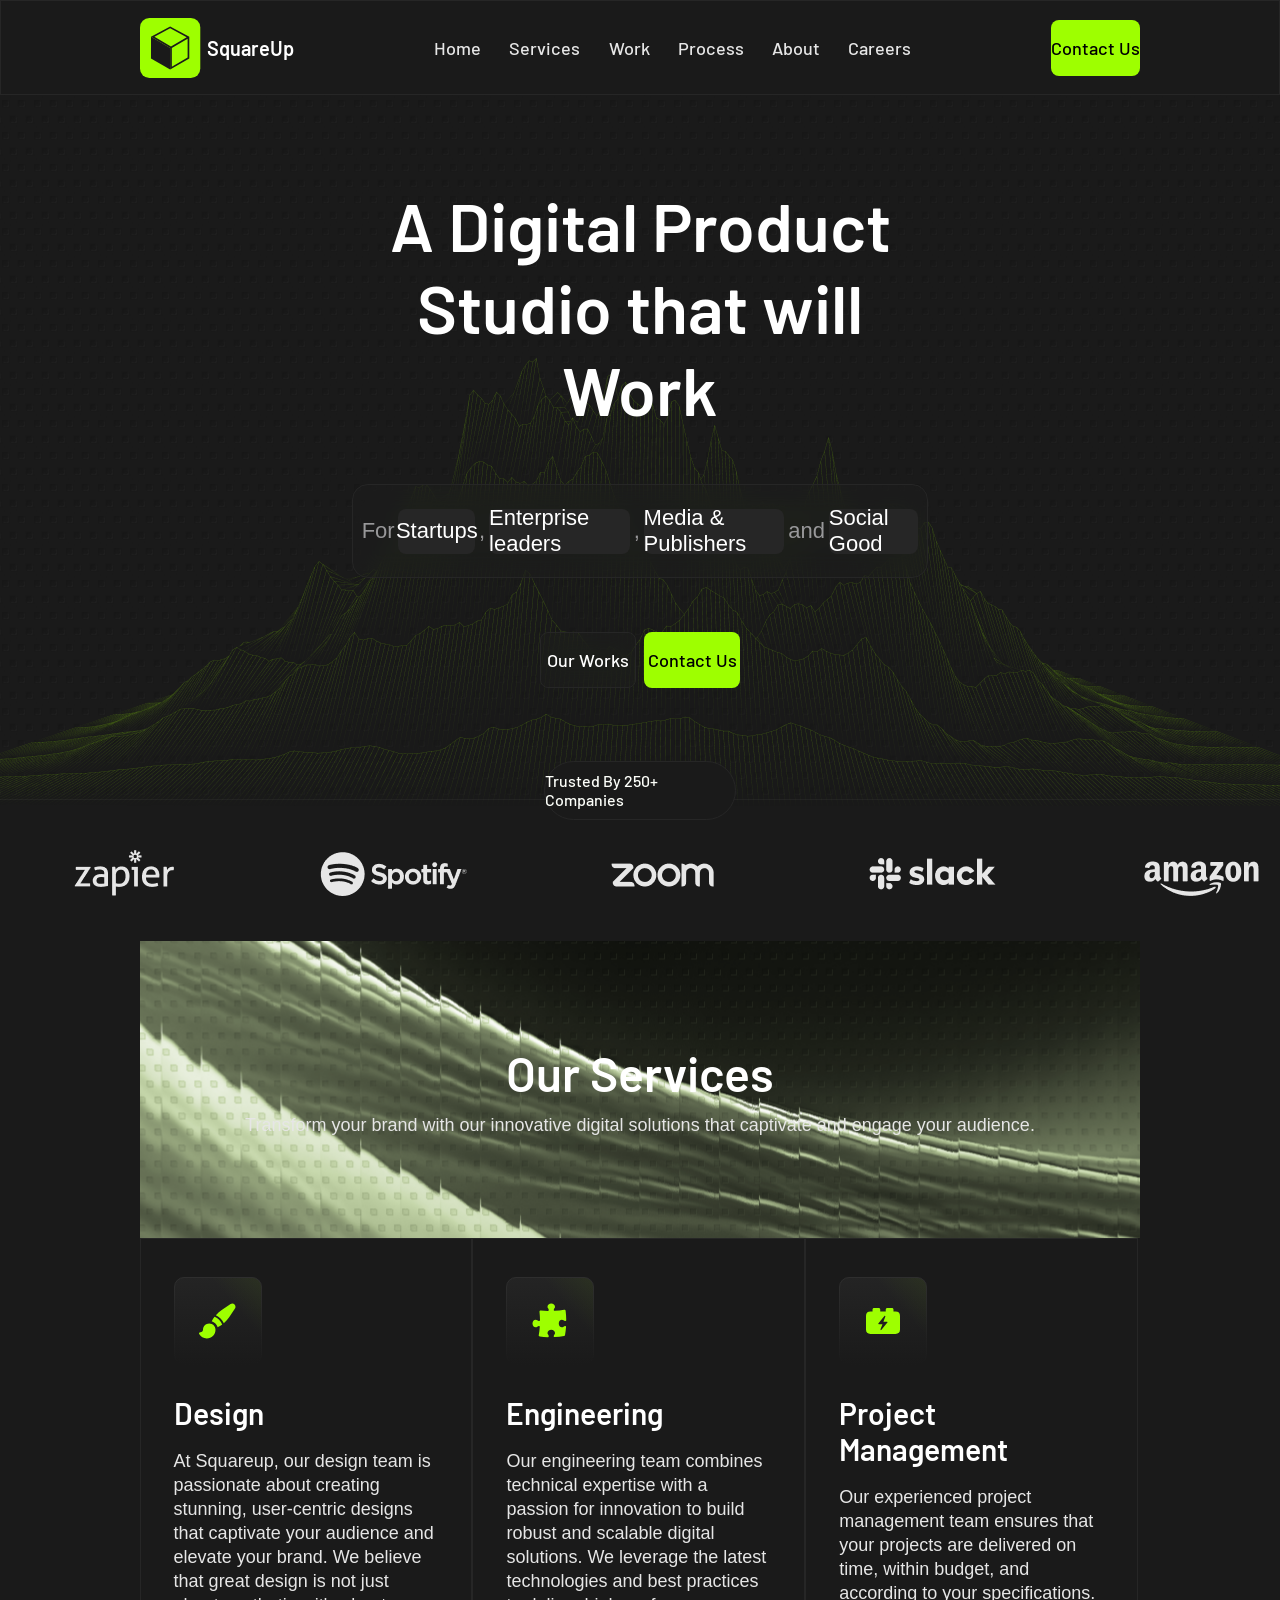
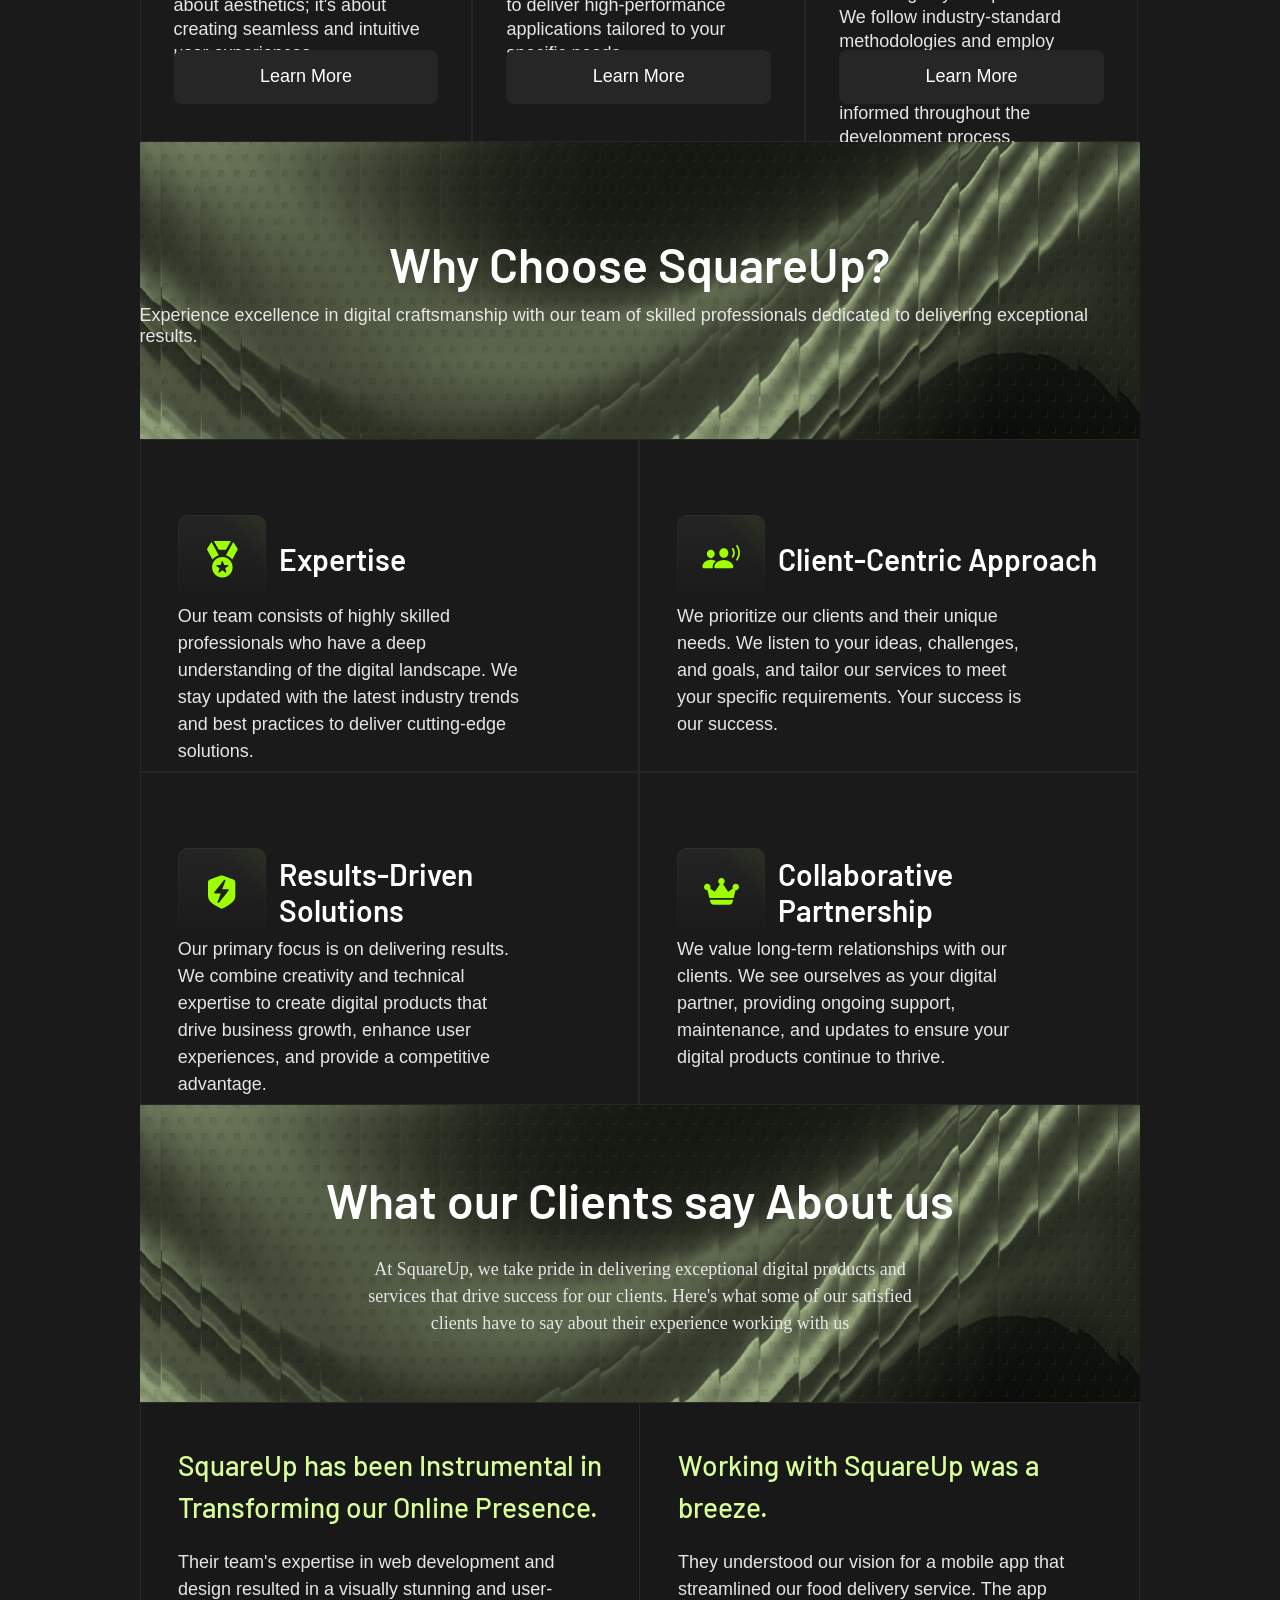
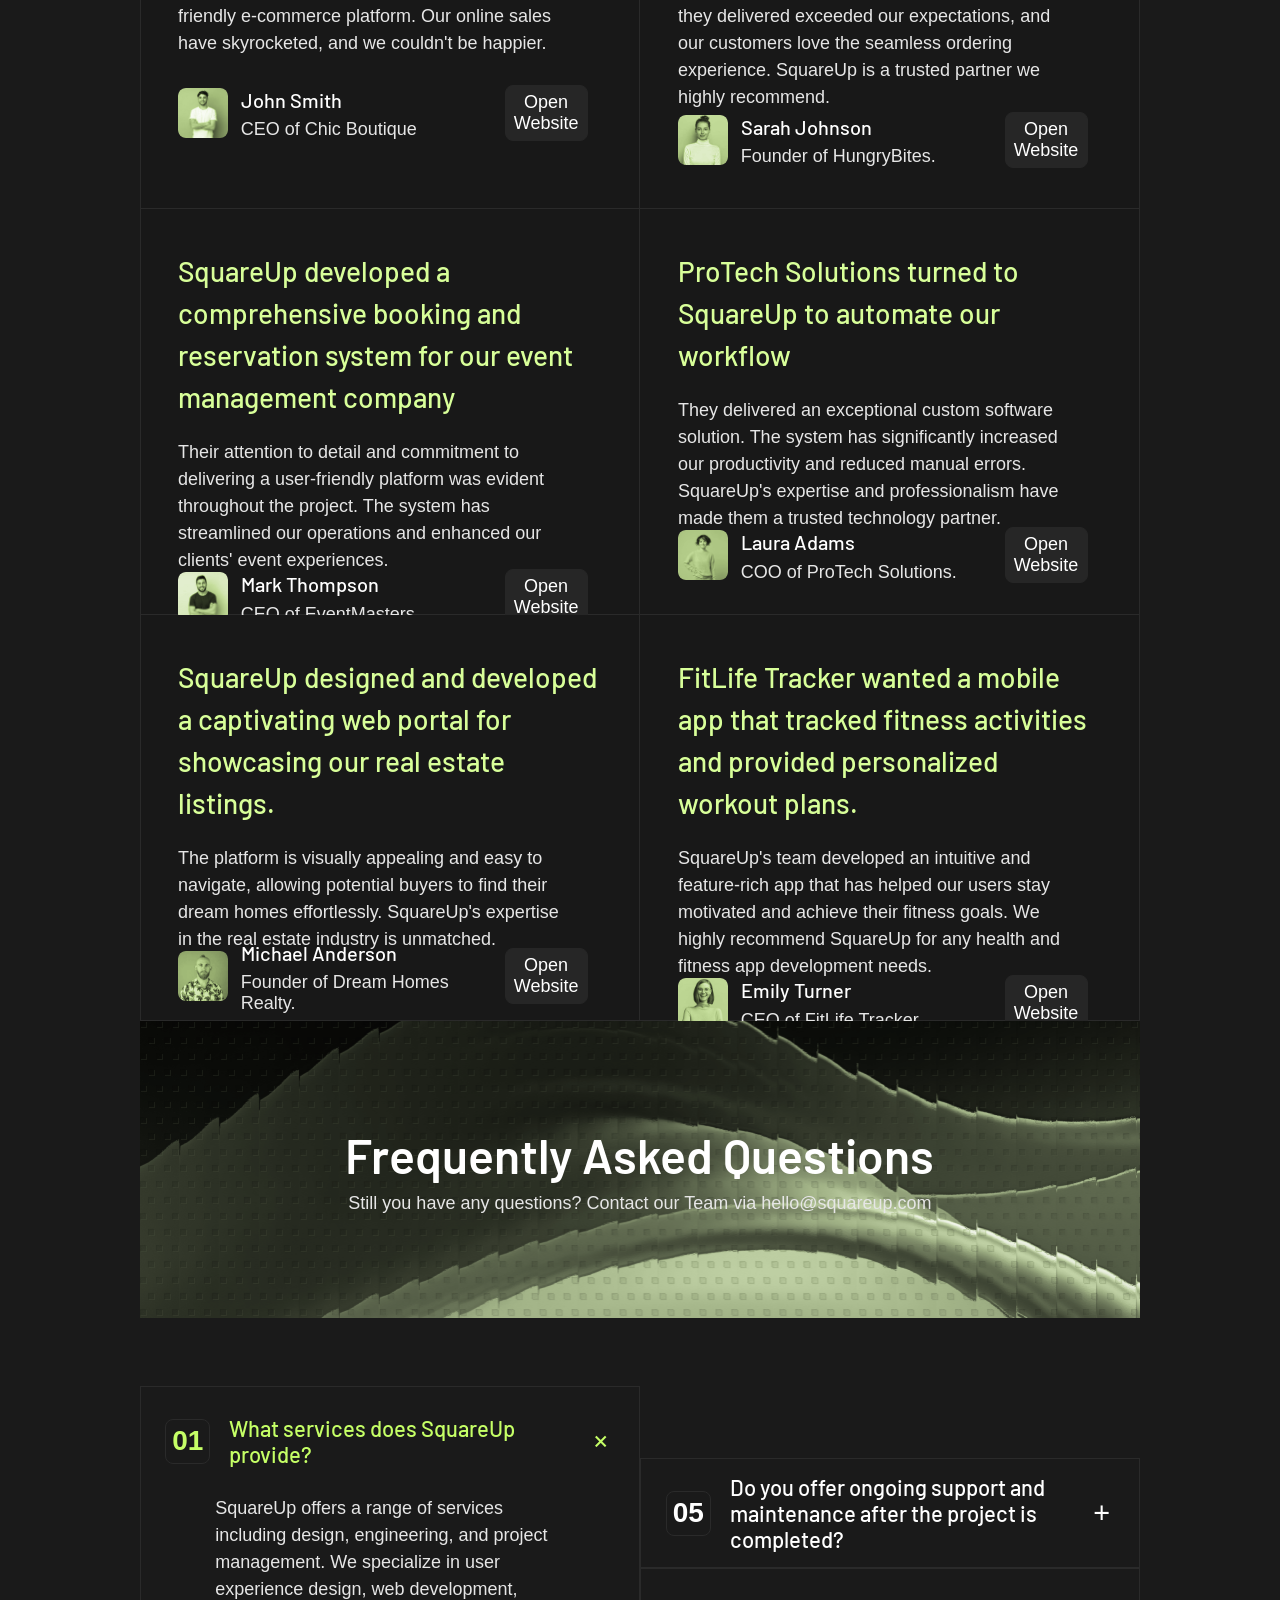
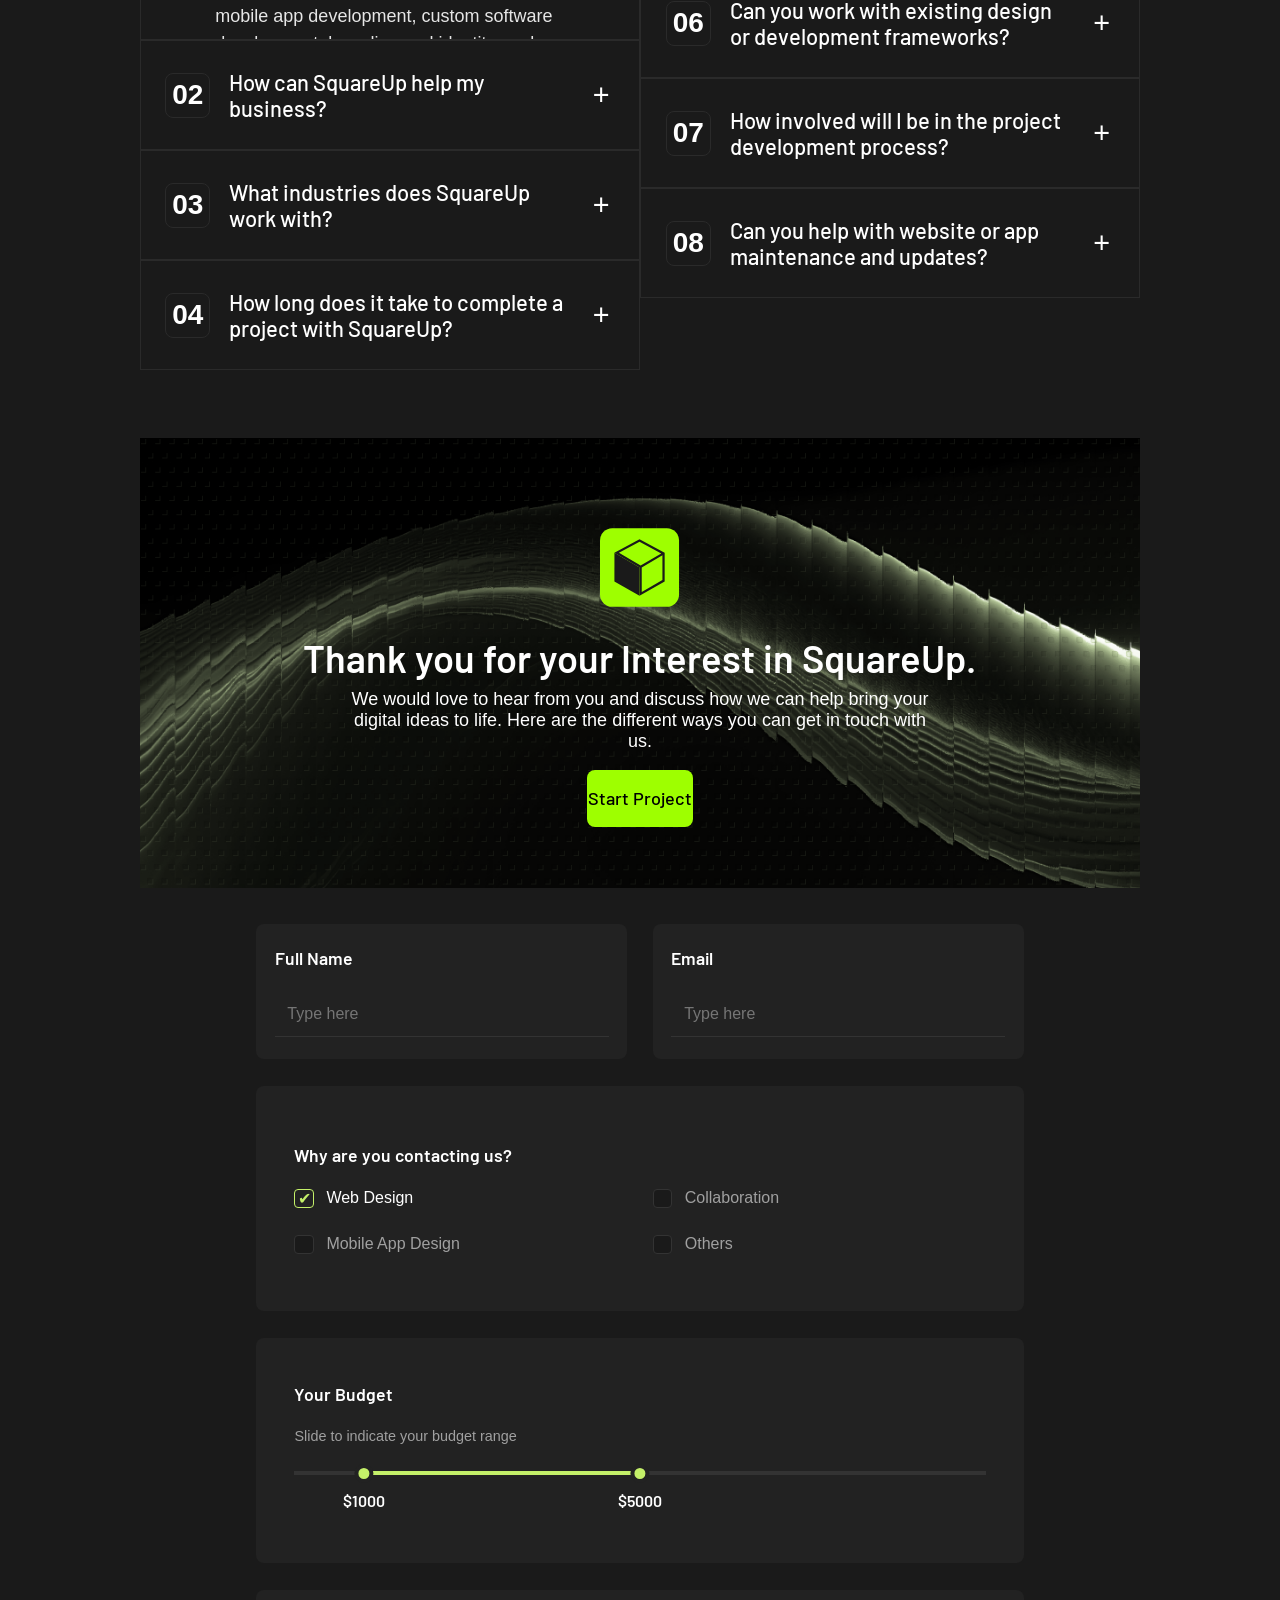
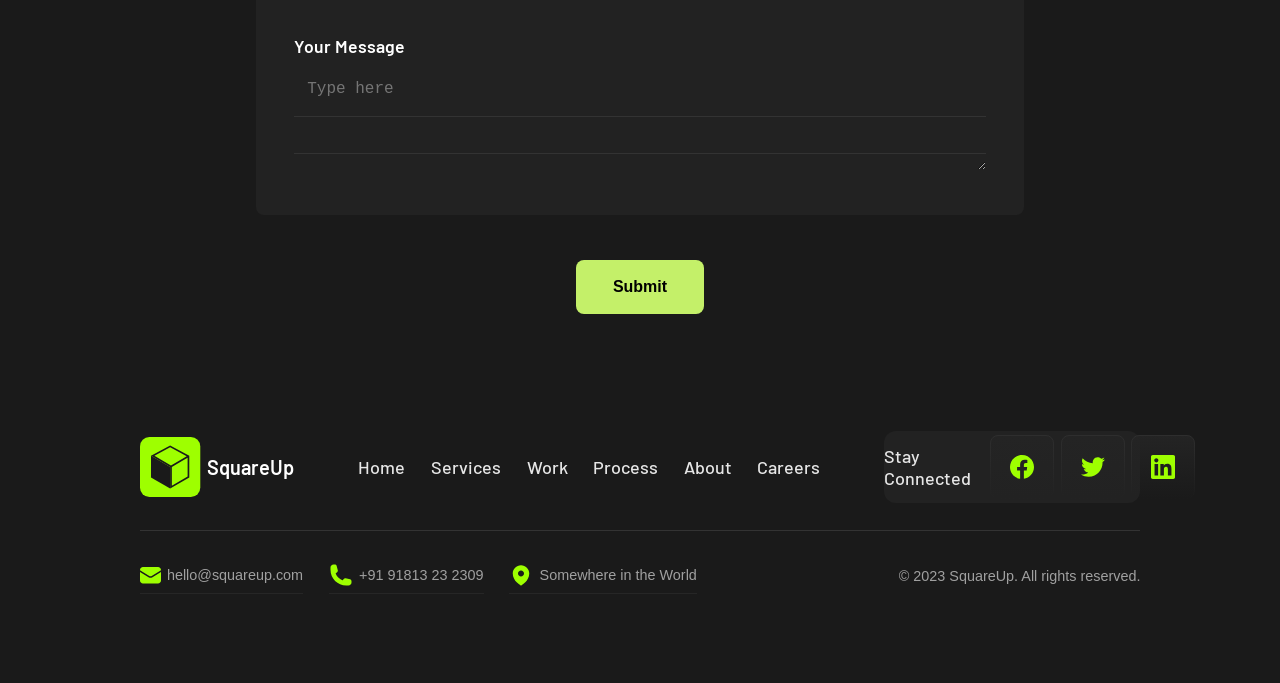
==== commit 5307acb2: "newse1" ====
--- a/Home Page/index.html
+++ b/Home Page/index.html
@@ -14,12 +14,12 @@
                 <p>SquareUp</p>
             </div>
             <div class="header_block2">
-                <p>Home</p>
-                <p>Services</p>
-                <p>Work</p>
-                <p>Process</p>
-                <p>About</p>
-                <p>Careers</p>
+                <a href="../Home Page/index.html"><p>Home</p></a>
+                <a href="../Services Page/index.html"><p>Services</p></a>
+                <a href="../Works Page/index.html"><p>Work</p></a>
+                <a href="../Process Page/index.html"><p>Process</p></a>
+                <a href="../About Page/index.html"><p>About</p></a>
+                <a href="../Careers Page/index.html"><p>Careers</p></a>
             </div>
             <div class="header_block3">
                 <button>Contact Us</button>
@@ -162,14 +162,137 @@
         <div class="testimonials_grid" id="testimonials_container">
             </div>
     </section>
-    <section class="sect7">
-        <div class="sect7_all">
-            <div class="sect7_block1">
-                <p class="sect7_block1_p1">Frequently Asked Questions</p>
-                <p class="sect7_block1_p2">Still you have any questions? Contact our Team via hello@squareup.com</p>
-            </div>
-        </div>
-    </section>
+    <section class="faq_sect">
+        <div class="faq_header_block">
+            <p class="title">Frequently Asked Questions</p>
+            <p class="subtitle">Still you have any questions? Contact our Team via hello@squareup.com</p>
+        </div>
+        <div class="faq_grid">
+            <div class="faq_col" id="col_left"></div>
+            <div class="faq_col" id="col_right"></div>
+        </div>
+    </section>
+    <section class="footer1">
+        <div class="footer1_all">
+            <div class="footer1_wh">
+                <img src="./assets/Logo.svg" width="80px" height="80px" alt="">
+                <p class="footer1_text_p1">Thank you for your Interest in SquareUp.</p>
+                <p class="footer1_text_p2">We would love to hear from you and discuss how we can help bring your digital ideas to life. Here are the different ways you can get in touch with us.</p>
+                <button>Start Project</button>
+            </div>
+        </div>
+    </section>
+    <section class="contact_sect">
+        <div class="form_wrapper">
+            <div class="form_row_2col">
+                <div class="input_card">
+                    <p class="label">Full Name</p>
+                    <div class="input_linewrap">
+                        <input type="text" placeholder="Type here">
+                    </div>
+                </div>
+                <div class="input_card">
+                    <p class="label">Email</p>
+                    <div class="input_linewrap">
+                        <input type="email" placeholder="Type here">
+                    </div>
+                </div>
+            </div>
+
+            <div class="input_card large">
+                <p class="label">Why are you contacting us?</p>
+                <div class="checkbox_grid">
+                    <label class="custom_checkbox">
+                        <input type="checkbox" checked>
+                        <div class="check_box"></div>
+                        <p>Web Design</p>
+                    </label>
+                    <label class="custom_checkbox">
+                        <input type="checkbox">
+                        <div class="check_box"></div>
+                        <p>Collaboration</p>
+                    </label>
+                    <label class="custom_checkbox">
+                        <input type="checkbox">
+                        <div class="check_box"></div>
+                        <p>Mobile App Design</p>
+                    </label>
+                    <label class="custom_checkbox">
+                        <input type="checkbox">
+                        <div class="check_box"></div>
+                        <p>Others</p>
+                    </label>
+                </div>
+            </div>
+            <div class="input_card large">
+                <p class="label">Your Budget</p>
+                <p class="sub_label">Slide to indicate your budget range</p>
+                <div class="slider_area">
+                    <div class="track" id="slider_track"></div>
+                    <div class="fill" id="slider_fill"></div>
+                    <div class="thumb" id="thumb1"></div>
+                    <div class="thumb" id="thumb2"></div>
+                </div>
+                <div class="slider_values">
+                    <p id="val1">$1000</p>
+                    <p id="val2">$5000</p>
+                </div>
+            </div>
+            <div class="input_card large">
+                <p class="label">Your Message</p>
+                <div class="input_linewrap textarea_wrap">
+                    <textarea placeholder="Type here"></textarea>
+                </div>
+            </div>
+            <div class="btn_wrap">
+                <button class="submit_btn" id="submit_button">Submit</button>
+            </div>
+        </div>
+    </section>
+    <footer class="footer_sect">
+        <div class="footer_content">
+            <div class="footer_top">
+                <div class="header_block1">
+                    <img src="../Home Page/assets/Logo.svg" alt="">
+                    <p>SquareUp</p>
+                </div>
+                <div class="nav_links">
+                    <a href="../Home Page/index.html"><p>Home</p></a>
+                    <a href="../Services Page/index.html"><p>Services</p></a>
+                    <a href="../Works Page/index.html"><p>Work</p></a>
+                    <a href="../Process Page/index.html"><p>Process</p></a>
+                    <a href="../About Page/index.html"><p>About</p></a>
+                    <a href=""><p>Careers</p></a>
+                </div>
+                <div class="social_block">
+                    <p>Stay Connected</p>
+                    <div class="social_icons">
+                        <img src="../Home Page/assets/footerlogo1.svg" alt="">
+                        <img src="../Home Page/assets/footerlogo2.svg" alt="">
+                        <img src="../Home Page/assets/footerlogo3.svg" alt="">
+                    </div>
+                </div>
+            </div>
+            <div class="footer_bottom">
+                <div class="contact_info">
+                    <div class="contact_item">
+                        <img src="./assets/footerlogo4.svg" alt="">
+                        <p>hello@squareup.com</p>
+                    </div>
+                    <div class="contact_item">
+                        <img src="./assets/footerlogo5.svg" alt="">
+                        <p>+91 91813 23 2309</p>
+                    </div>
+                    <div class="contact_item">
+                        <img src="./assets/footerlogo6.svg" alt="">
+                        <p>Somewhere in the World</p>
+                    </div>
+                </div>
+                <p class="copyright">© 2023 SquareUp. All rights reserved.</p>
+            </div>
+        </div>
+    </footer>
+
     <script src="java.js"></script>
 </body>
 </html>
--- a/Home Page/style.css
+++ b/Home Page/style.css
@@ -1,3 +1,4 @@
+@charset "UTF-8";
 @import url("https://fonts.googleapis.com/css2?family=Barlow:ital,wght@0,100;0,200;0,300;0,400;0,500;0,600;0,700;0,800;0,900;1,100;1,200;1,300;1,400;1,500;1,600;1,700;1,800;1,900&display=swap");
 * {
   margin: 0;
@@ -49,6 +50,9 @@
   font-family: "Barlow", sans-serif;
   font-style: normal;
 }
+header nav .header_block2 a {
+  text-decoration: none;
+}
 header nav .header_block3 {
   display: flex;
   flex-direction: row;
@@ -489,37 +493,47 @@
   align-items: center;
   height: 15vh;
 }
-.testimonials_sect .testimonials_grid .testi_card .card_inner .testi_footer .user_info {
+.testimonials_sect .testimonials_grid .testi_card .card_inner .testi_footer .user_info_all {
+  width: 32vw;
+  height: 5vh;
+  display: flex;
+  align-items: center;
+  justify-content: space-between;
+  flex-direction: row;
+}
+.testimonials_sect .testimonials_grid .testi_card .card_inner .testi_footer .user_info_all .user_info {
   display: flex;
   align-items: center;
   gap: 1vw;
-}
-.testimonials_sect .testimonials_grid .testi_card .card_inner .testi_footer .user_info img {
+  width: 90%;
+  height: 90%;
+}
+.testimonials_sect .testimonials_grid .testi_card .card_inner .testi_footer .user_info_all .user_info img {
   width: 50px;
   height: 50px;
   border-radius: 8px;
   -o-object-fit: cover;
      object-fit: cover;
 }
-.testimonials_sect .testimonials_grid .testi_card .card_inner .testi_footer .user_info .user_details {
+.testimonials_sect .testimonials_grid .testi_card .card_inner .testi_footer .user_info_all .user_info .user_details {
   display: flex;
   flex-direction: column;
   justify-content: center;
   gap: 0.5vh;
 }
-.testimonials_sect .testimonials_grid .testi_card .card_inner .testi_footer .user_info .user_details .user_name {
+.testimonials_sect .testimonials_grid .testi_card .card_inner .testi_footer .user_info_all .user_info .user_details .user_name {
   font-family: "Barlow", sans-serif;
   color: #ffffff;
   font-size: 1.25rem;
   font-weight: 500;
   line-height: 150%;
 }
-.testimonials_sect .testimonials_grid .testi_card .card_inner .testi_footer .user_info .user_details .user_role {
-  font-family: "Barlow", sans-serif;
-  font-size: 1.125rem;
-  color: #E6E6E6;
-}
-.testimonials_sect .testimonials_grid .testi_card .card_inner .testi_footer .open_btn {
+.testimonials_sect .testimonials_grid .testi_card .card_inner .testi_footer .user_info_all .user_info .user_details .user_role {
+  font-family: "Barlow", sans-serif;
+  font-size: 1.125rem;
+  color: #E6E6E6;
+}
+.testimonials_sect .testimonials_grid .testi_card .card_inner .testi_footer .user_info_all .open_btn {
   background-color: #262626;
   color: #ffffff;
   border: 1px solid #262626;
@@ -569,4 +583,453 @@
   font-family: "Barlow", sans-serif;
   font-size: 1.125rem;
   color: #E6E6E6;
+}
+
+.faq_sect {
+  font-family: "Barlow", sans-serif;
+  width: 100vw;
+  min-height: 100vh;
+  background-color: #1A1A1A;
+  display: flex;
+  flex-direction: column;
+  align-items: center;
+}
+.faq_sect .faq_header_block {
+  width: 78.2vw;
+  height: 33vh;
+  display: flex;
+  flex-direction: column;
+  justify-content: center;
+  align-items: center;
+  gap: 1vh;
+  background-image: url(./assets/sect9.png);
+}
+.faq_sect .faq_header_block .title {
+  font-family: "Barlow", sans-serif;
+  color: #ffffff;
+  font-size: 3rem;
+  font-weight: 600;
+}
+.faq_sect .faq_header_block .subtitle {
+  font-family: "Barlow", sans-serif;
+  color: rgb(230, 230, 230);
+  font-size: 1.125rem;
+}
+.faq_sect .faq_grid {
+  width: 78.2vw;
+  height: 80vh;
+  align-items: center;
+  display: flex;
+}
+.faq_sect .faq_grid .faq_col {
+  flex: 1;
+  display: flex;
+  flex-direction: column;
+}
+.faq_sect .faq_grid .faq_card {
+  display: flex;
+  flex-direction: column;
+  align-items: center;
+  border: 1px solid #2a2a2a;
+}
+.faq_sect .faq_grid .faq_card .card_header {
+  display: flex;
+  align-items: center;
+  width: 90%;
+  height: 12vh;
+  cursor: pointer;
+  gap: 1.5vw;
+}
+.faq_sect .faq_grid .faq_card .card_header .num_box {
+  font-family: "Barlow", sans-serif;
+  width: 3.5vw;
+  height: 3.5vw;
+  background-color: #1a1a1a;
+  border: 1px solid #2a2a2a;
+  border-radius: 8px;
+  display: flex;
+  justify-content: center;
+  align-items: center;
+  color: white;
+  font-size: 1.75rem;
+  font-weight: bold;
+  transition: color 0.3s;
+}
+.faq_sect .faq_grid .faq_card .card_header .question_text {
+  font-family: "Barlow", sans-serif;
+  flex: 1;
+  color: white;
+  font-weight: 500;
+  font-size: 1.375rem;
+  transition: color 0.3s;
+}
+.faq_sect .faq_grid .faq_card .card_header .icon_box {
+  color: white;
+  font-size: 1.8rem;
+  width: 2vw;
+  display: flex;
+  justify-content: center;
+  transition: transform 0.3s, color 0.3s;
+}
+.faq_sect .faq_grid .faq_card .card_body {
+  height: 0;
+  overflow: hidden;
+  transition: height 0.4s ease;
+  display: flex;
+  justify-content: flex-end;
+}
+.faq_sect .faq_grid .faq_card .card_body .answer_wrapper {
+  width: 85%;
+  display: flex;
+  flex-direction: column;
+  justify-content: space-between;
+  height: 100%;
+}
+.faq_sect .faq_grid .faq_card .card_body .answer_wrapper .answer_text {
+  color: #E6E6E6;
+  font-size: 1.125rem;
+  line-height: 150%;
+  width: 80%;
+}
+.faq_sect .faq_grid .faq_card .card_body .answer_wrapper .spacer {
+  height: 3vh;
+}
+.faq_sect .faq_grid .faq_card.active .card_header .num_box {
+  color: rgb(197, 255, 102);
+}
+.faq_sect .faq_grid .faq_card.active .card_header .question_text {
+  color: rgb(197, 255, 102);
+}
+.faq_sect .faq_grid .faq_card.active .card_header .icon_box {
+  color: rgb(197, 255, 102);
+  transform: rotate(45deg);
+}
+.faq_sect .faq_grid .faq_card.active .card_body {
+  height: 16vh;
+}
+
+.footer1 {
+  width: 100vw;
+  height: 50vh;
+  background-color: #1A1A1A;
+}
+.footer1 .footer1_all {
+  width: 100vw;
+  display: flex;
+  align-items: center;
+  justify-content: center;
+}
+.footer1 .footer1_all .footer1_wh {
+  display: flex;
+  flex-direction: column;
+  align-items: center;
+  justify-content: center;
+  width: 78.2vw;
+  height: 50vh;
+  background-size: cover;
+  background-color: #1A1A1A;
+  background-image: url(./assets/backfooter.png);
+}
+.footer1 .footer1_all .footer1_wh img {
+  height: 15vh;
+}
+.footer1 .footer1_all .footer1_wh .footer1_text_p1 {
+  font-family: "Barlow", sans-serif;
+  font-weight: 600;
+  font-size: 2.375rem;
+  color: #ffffff;
+  height: 6vh;
+}
+.footer1 .footer1_all .footer1_wh .footer1_text_p2 {
+  font-family: "Barlow", sans-serif;
+  font-weight: 400;
+  font-size: 1.125rem;
+  color: #ffffff;
+  width: 58%;
+  text-align: center;
+  height: 9vh;
+}
+.footer1 .footer1_all .footer1_wh button {
+  font-size: 1.13rem;
+  font-weight: 500;
+  font-family: "Barlow", sans-serif;
+  font-style: normal;
+  width: 8.3vw;
+  height: 6.25vh;
+  border-radius: 8px;
+  background-color: #9EFF00;
+  border: none;
+  cursor: pointer;
+}
+
+.contact_sect {
+  font-family: "Barlow", sans-serif;
+  width: 100vw;
+  display: flex;
+  justify-content: center;
+  background-color: #1A1A1A;
+}
+.contact_sect .form_wrapper {
+  width: 60vw;
+  display: flex;
+  flex-direction: column;
+  gap: 3vh;
+  height: 120vh;
+  justify-content: center;
+}
+.contact_sect .form_wrapper .input_card {
+  background-color: #222222;
+  border-radius: 8px;
+  display: flex;
+  flex-direction: column;
+  justify-content: center;
+  height: 15vh;
+  align-items: center;
+}
+.contact_sect .form_wrapper .input_card.large {
+  height: 25vh;
+}
+.contact_sect .form_wrapper .input_card .label {
+  width: 90%;
+  color: #ffffff;
+  font-size: 1.1rem;
+  font-weight: 600;
+  height: 5vh;
+}
+.contact_sect .form_wrapper .input_card .sub_label {
+  width: 90%;
+  color: #a0a0a0;
+  font-size: 0.9rem;
+  height: 4vh;
+}
+.contact_sect .form_wrapper .input_card .input_linewrap {
+  width: 90%;
+  height: 5vh;
+  border-bottom: 1px solid #333333;
+}
+.contact_sect .form_wrapper .input_card .input_linewrap input, .contact_sect .form_wrapper .input_card .input_linewrap textarea {
+  width: 100%;
+  height: 100%;
+  background: transparent;
+  border: none;
+  color: #ffffff;
+  outline: none;
+  font-size: 1rem;
+  text-indent: 1vw;
+}
+.contact_sect .form_wrapper .input_card .input_linewrap.textarea_wrap {
+  height: 10vh;
+  border-bottom: none;
+  display: flex;
+  flex-direction: column;
+  gap: 1vh;
+  background-image: repeating-linear-gradient(transparent, transparent 4vh, #333333 4vh, #333333 calc(4vh + 1px));
+}
+.contact_sect .form_wrapper .form_row_2col {
+  display: grid;
+  grid-template-columns: 1fr 1fr;
+  gap: 2vw;
+}
+.contact_sect .form_wrapper .checkbox_grid {
+  width: 90%;
+  display: grid;
+  grid-template-columns: 1fr 1fr;
+  gap: 3vh 2vw;
+}
+.contact_sect .form_wrapper .checkbox_grid .custom_checkbox {
+  display: flex;
+  align-items: center;
+  gap: 1vw;
+  cursor: pointer;
+}
+.contact_sect .form_wrapper .checkbox_grid .custom_checkbox input {
+  display: none;
+}
+.contact_sect .form_wrapper .checkbox_grid .custom_checkbox .check_box {
+  width: 1.5vw;
+  height: 1.5vw;
+  background-color: #1a1a1a;
+  border: 1px solid #333333;
+  border-radius: 4px;
+  display: flex;
+  justify-content: center;
+  align-items: center;
+}
+.contact_sect .form_wrapper .checkbox_grid .custom_checkbox p {
+  color: #a0a0a0;
+  font-size: 1rem;
+}
+.contact_sect .form_wrapper .checkbox_grid .custom_checkbox input:checked + .check_box {
+  background-color: #222222;
+  border-color: #c4f069;
+}
+.contact_sect .form_wrapper .checkbox_grid .custom_checkbox input:checked + .check_box::after {
+  content: "✔";
+  color: #c4f069;
+  font-size: 1rem;
+}
+.contact_sect .form_wrapper .checkbox_grid .custom_checkbox input:checked ~ p {
+  color: #ffffff;
+}
+.contact_sect .form_wrapper .slider_area {
+  width: 90%;
+  height: 2vh;
+  position: relative;
+  display: flex;
+  align-items: center;
+}
+.contact_sect .form_wrapper .slider_area .track {
+  width: 100%;
+  height: 4px;
+  background-color: #333333;
+  position: absolute;
+}
+.contact_sect .form_wrapper .slider_area .fill {
+  height: 4px;
+  background-color: #c4f069;
+  position: absolute;
+}
+.contact_sect .form_wrapper .slider_area .thumb {
+  width: 1.5vw;
+  height: 1.5vw;
+  background-color: #c4f069;
+  border: 4px solid #222222;
+  border-radius: 50%;
+  position: absolute;
+  transform: translateX(-50%);
+  cursor: grab;
+}
+.contact_sect .form_wrapper .slider_values {
+  width: 90%;
+  position: relative;
+  height: 4vh;
+}
+.contact_sect .form_wrapper .slider_values p {
+  position: absolute;
+  color: #ffffff;
+  font-weight: 600;
+  transform: translateX(-50%);
+  top: 1vh;
+}
+.contact_sect .form_wrapper .btn_wrap {
+  display: flex;
+  justify-content: center;
+  height: 10vh;
+  align-items: center;
+}
+.contact_sect .form_wrapper .btn_wrap .submit_btn {
+  background-color: #c4f069;
+  color: #000;
+  border: none;
+  border-radius: 8px;
+  width: 10vw;
+  height: 6vh;
+  font-size: 1rem;
+  font-weight: 700;
+  cursor: pointer;
+}
+
+.footer_sect {
+  font-family: "Barlow", sans-serif;
+  width: 100vw;
+  height: 35vh;
+  background-color: #1a1a1a;
+  display: flex;
+  justify-content: center;
+  align-items: center;
+}
+.footer_sect .footer_content {
+  width: 78.2vw;
+  height: 60%;
+  display: flex;
+  flex-direction: column;
+  justify-content: space-between;
+}
+.footer_sect .footer_content .footer_top {
+  display: flex;
+  justify-content: space-between;
+  align-items: center;
+}
+.footer_sect .footer_content .footer_top .header_block1 {
+  display: flex;
+  flex-direction: row;
+  align-items: center;
+  gap: 0.53vw;
+}
+.footer_sect .footer_content .footer_top .header_block1 p {
+  font-size: 1.25rem;
+  font-weight: 600;
+  color: #ffffff;
+  font-family: "Barlow", sans-serif;
+  font-style: normal;
+}
+.footer_sect .footer_content .footer_top .nav_links {
+  display: flex;
+  gap: 2vw;
+}
+.footer_sect .footer_content .footer_top .nav_links a {
+  color: #E6E6E6;
+  font-weight: 500;
+  text-decoration: none;
+  font-size: 1.125rem;
+}
+.footer_sect .footer_content .footer_top .nav_links a:hover {
+  color: #ffffff;
+}
+.footer_sect .footer_content .footer_top .social_block {
+  display: flex;
+  align-items: center;
+  gap: 1vw;
+  background-color: #222222;
+  height: 8vh;
+  border-radius: 12px;
+  width: 20vw;
+  justify-content: center;
+}
+.footer_sect .footer_content .footer_top .social_block p {
+  color: #E6E6E6;
+  font-weight: 500;
+  font-size: 1.125rem;
+}
+.footer_sect .footer_content .footer_top .social_block .social_icons {
+  display: flex;
+  gap: 0.5vw;
+}
+.footer_sect .footer_content .footer_top .social_block .social_icons .icon {
+  width: 2vw;
+  height: 2vw;
+  background-color: #1a1a1a;
+  color: #c4f069;
+  border-radius: 4px;
+  display: flex;
+  justify-content: center;
+  align-items: center;
+  font-weight: bold;
+}
+.footer_sect .footer_content .footer_bottom {
+  height: 10vh;
+  border-top: 1px solid #333333;
+  display: flex;
+  justify-content: space-between;
+  align-items: center;
+}
+.footer_sect .footer_content .footer_bottom .contact_info {
+  display: flex;
+  gap: 2vw;
+}
+.footer_sect .footer_content .footer_bottom .contact_info .contact_item {
+  display: flex;
+  align-items: center;
+  gap: 0.5vw;
+  height: 4vh;
+  color: #a0a0a0;
+  font-size: 0.9rem;
+  border-bottom: 1px solid #262626;
+}
+.footer_sect .footer_content .footer_bottom .contact_info .contact_item .icon {
+  color: #c4f069;
+}
+.footer_sect .footer_content .footer_bottom .copyright {
+  color: #a0a0a0;
+  font-size: 0.9rem;
 }/*# sourceMappingURL=style.css.map */
